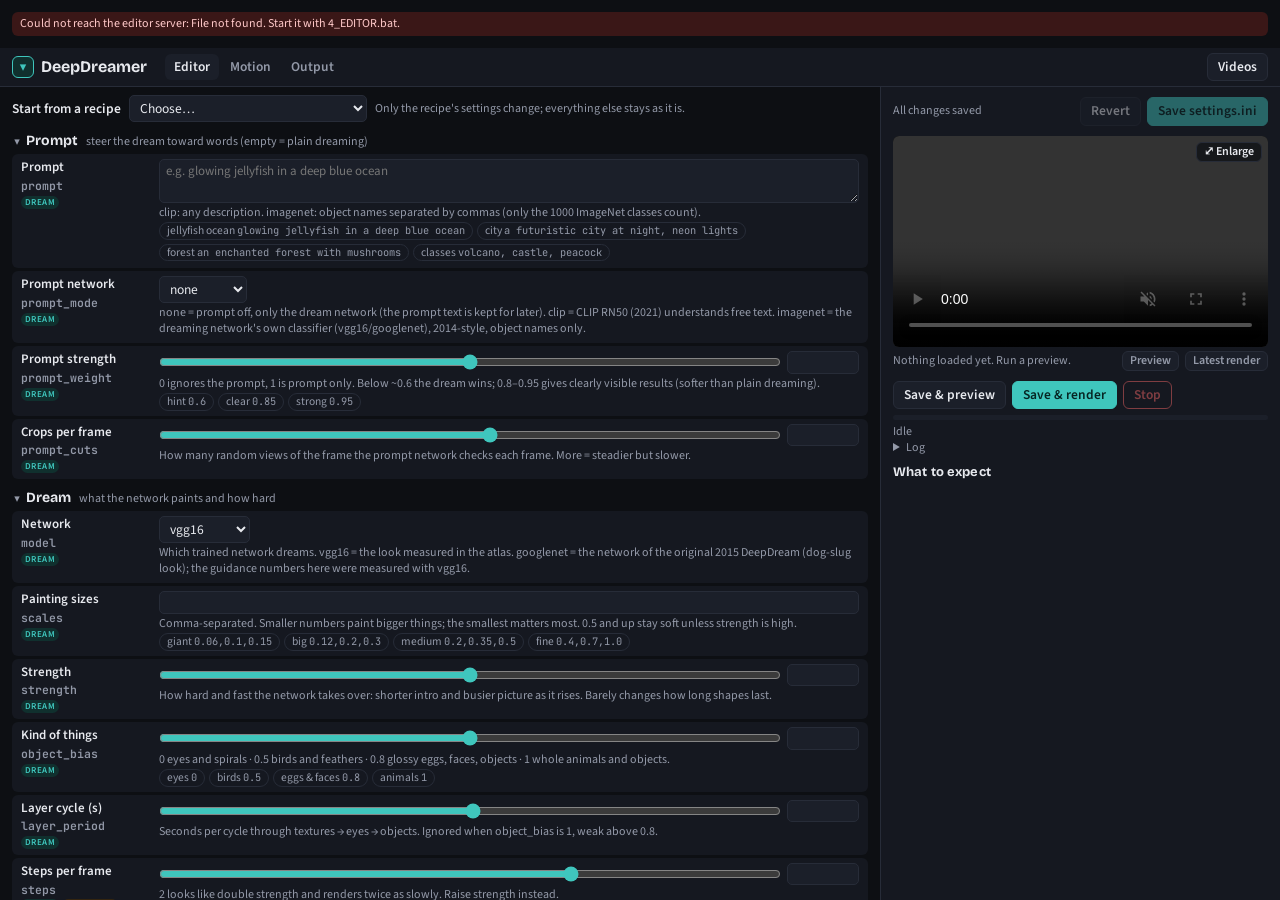
==== editor/index.html @ f2242713 "Editor: compact layout, tabs, mode switch and foldable sections - Denser styling throughout; setting" ====
<!doctype html>
<html lang="en">
<head>
<meta charset="utf-8">
<meta name="viewport" content="width=device-width, initial-scale=1">
<title>DeepDreamer Editor</title>
<link rel="preconnect" href="https://fonts.googleapis.com">
<link rel="preconnect" href="https://fonts.gstatic.com" crossorigin>
<link rel="stylesheet" href="https://fonts.googleapis.com/css2?family=Bricolage+Grotesque:opsz,wght@12..96,600;12..96,700&family=Source+Sans+3:wght@400;600&family=JetBrains+Mono:wght@400;600&display=swap">
<style>
/* Layout: a mixing desk. Controls scroll on the left in labelled channel groups (two columns on wide screens);
   the monitor (video, readout, transport buttons) stays fixed on the right. Dense on purpose: everything should
   fit on one or two screens. One deliberate dark look, since the work is glowing video. */
:root {
  --bg: #0d0f13; --panel: #151820; --panel-2: #1b1f29; --line: #272c38; --fg: #e7e9ee; --muted: #9399a8;
  --accent: #3fc6bd; --accent-ink: #062523; --accent-soft: #10302e; --warn: #f0a24a; --warn-soft: #34250f;
  --bad: #ff6b6b; --bad-soft: #3a1717; --info-soft: #1d2433; --changed: #f5d76e;
  --display: "Bricolage Grotesque", "Segoe UI", system-ui, sans-serif;
  --body: "Source Sans 3", "Segoe UI", system-ui, sans-serif;
  --mono: "JetBrains Mono", "Cascadia Mono", Consolas, monospace;
  color-scheme: dark;
}
* { box-sizing: border-box }
[hidden] { display: none !important }
html, body { height: 100% }
body { margin: 0; background: var(--bg); color: var(--fg); font: 13.5px/1.35 var(--body); display: flex; flex-direction: column }
button, input, select { font: inherit; color: inherit }
code, .mono { font-family: var(--mono); font-size: .9em }
a { color: var(--accent) }
:focus-visible { outline: 2px solid var(--accent); outline-offset: 2px }

header.top { display: flex; align-items: center; gap: 12px; padding: 5px 12px; border-bottom: 1px solid var(--line); background: var(--panel); position: sticky; top: 0; z-index: 5; flex-wrap: wrap; flex: none }
header.top h1 { font: 700 16px/1 var(--display); margin: 0; letter-spacing: -.01em }
.mode { position: relative }
.mode-btn { font: inherit; background: none; border: 0; padding: 2px 6px 2px 2px; margin-left: -2px; border-radius: 7px; cursor: pointer; display: flex; gap: 7px; align-items: center }
.mode-btn:hover, .mode-btn[aria-expanded="true"] { background: var(--panel-2) }
.mode-btn .caret { display: grid; place-items: center; width: 22px; height: 22px; border: 1px solid var(--accent); border-radius: 6px; background: var(--accent-soft); color: var(--accent); font-size: 13px; line-height: 1 }
.mode-btn:hover .caret { background: var(--accent); color: var(--accent-ink) }
.mode-btn[aria-expanded="true"] .caret { background: var(--accent); color: var(--accent-ink) }
.mode-menu { position: absolute; top: calc(100% + 4px); left: -2px; z-index: 10; min-width: 290px; background: var(--panel-2); border: 1px solid var(--line); border-radius: 8px; padding: 4px; box-shadow: 0 8px 24px rgba(0,0,0,.45); display: flex; flex-direction: column }
.mode-menu button { background: none; border: 0; border-radius: 6px; padding: 6px 8px 6px 24px; text-align: left; cursor: pointer; display: flex; flex-direction: column; gap: 1px; position: relative }
.mode-menu button:hover, .mode-menu button:focus-visible { background: var(--line); outline: 0 }
.mode-menu button b { font: 700 13.5px var(--display) }
.mode-menu button span { font-size: 12px; color: var(--muted) }
.mode-menu button[aria-checked="true"]::before { content: "✓"; position: absolute; left: 8px; top: 6px; color: var(--accent); font-weight: 700 }
body[data-mode="t2i"] .dream-only { display: none }
.tabs { display: flex; gap: 2px }
.tabs button { background: none; border: 0; padding: 4px 9px; border-radius: 6px; color: var(--muted); cursor: pointer; font-weight: 600 }
.tabs button[aria-selected="true"] { background: var(--panel-2); color: var(--fg) }
.tabs .n { margin-left: 6px; display: inline-block; min-width: 16px; padding: 1px 4px; border: 1px solid var(--changed); border-radius: 4px; background: color-mix(in srgb, var(--changed) 14%, transparent); color: var(--changed); font: 700 10.5px/1.2 var(--body); text-align: center; vertical-align: 1px }
#btn-videos[aria-pressed="true"] { border-color: var(--accent); color: var(--accent) }
.savebar { display: flex; gap: 6px; align-items: center }
.spacer { flex: 1 }
.status { font-size: 12px; color: var(--muted) }
.status b { color: var(--changed) }

.btn { border: 1px solid var(--line); background: var(--panel-2); border-radius: 6px; padding: 4px 10px; cursor: pointer; font-weight: 600 }
.btn:hover:not(:disabled) { border-color: var(--accent) }
.btn:disabled { opacity: .45; cursor: not-allowed }
.btn.primary { background: var(--accent); color: var(--accent-ink); border-color: var(--accent) }
.btn.danger { border-color: var(--bad); color: var(--bad); background: none }
.btn.small { padding: 1px 7px; font-size: 12px }

main.editor { display: grid; grid-template-columns: minmax(0, 1fr) 400px; gap: 0; flex: 1; min-height: 0 }
.controls { overflow: auto; padding: 8px 12px 40px }
.monitor { border-left: 1px solid var(--line); background: var(--panel); overflow: auto; padding: 10px 12px 30px; display: flex; flex-direction: column; gap: 10px }

.recipes-bar { display: flex; flex-wrap: wrap; gap: 6px 8px; align-items: center }
.recipes-bar label { font-weight: 600 }
select, input[type=text], input[type=number] { background: var(--panel-2); border: 1px solid var(--line); border-radius: 5px; padding: 2px 6px }
input[type=number] { width: 72px; font-family: var(--mono); font-size: 12px; text-align: right }
input[type=text] { font-family: var(--mono); font-size: 12px }
textarea { flex: 1; min-width: 0; background: var(--panel-2); border: 1px solid var(--line); border-radius: 5px; padding: 3px 6px; font: 13px/1.35 var(--body); color: inherit; resize: vertical }
.viewer .screen { position: relative }
.viewer .screen img { position: absolute; inset: 0; width: 100%; height: 100%; object-fit: contain; background: #000; border-radius: 6px }
.enlarge { position: absolute; top: 6px; right: 6px; z-index: 2; background: rgba(13,15,19,.75) }
.screen.big { position: fixed; inset: 0; z-index: 30; background: #000; display: grid; place-items: center }
.screen.big video, .screen.big img { position: absolute; inset: 0; width: 100%; height: 100%; aspect-ratio: auto; object-fit: contain; border-radius: 0 }
.screen.big .live-badge { top: 14px; left: 14px; z-index: 2 }
.screen.big .enlarge { top: 14px; right: 14px }
.live-badge { position: absolute; top: 6px; left: 6px; background: var(--bad); color: #fff; font: 700 10px/1 var(--body); letter-spacing: .08em; padding: 3px 6px; border-radius: 4px }

fieldset.group { border: 0; padding: 0; margin: 10px 0 0; display: grid; grid-template-columns: repeat(auto-fill, minmax(min(100%, 500px), 1fr)); gap: 3px 6px }
fieldset.group legend { padding: 0; margin-bottom: 4px; display: flex; gap: 8px; align-items: baseline }
fieldset.group legend .fold { font: 700 14px/1 var(--display); background: none; border: 0; padding: 2px 0; cursor: pointer; display: flex; gap: 4px; align-items: baseline }
fieldset.group legend .fold:hover { color: var(--accent) }
fieldset.group legend .chev { display: inline-block; width: 10px; font-size: 11px; color: var(--muted); transition: transform .15s }
fieldset.group legend .sub { font: 400 12px var(--body); color: var(--muted) }
fieldset.group legend .nchanged { font: 600 11px var(--body); color: var(--changed) }
fieldset.group.folded > .ctl { display: none }
fieldset.group.folded legend { margin-bottom: 0 }
fieldset.group.folded .chev { transform: rotate(-90deg) }
.ctl { display: grid; grid-template-columns: 128px minmax(0, 1fr); gap: 2px 10px; padding: 4px 8px; border-radius: 6px; background: var(--panel); border: 1px solid transparent }
.ctl[data-k="prompt"] { grid-column: 1 / -1 }
.ctl.changed { border-color: color-mix(in srgb, var(--changed) 55%, transparent) }
.ctl.dimmed { opacity: .5 }
fieldset.group.off legend { color: var(--muted) }
fieldset.group.off .ctl { background: var(--bg); border-color: var(--line) }
.ctl.locked { opacity: .45; filter: grayscale(1) }
.ctl.locked, .ctl.locked * { cursor: not-allowed }
.ctl.locked .help, .ctl.locked [data-match] { user-select: none }
.ctl .name { display: flex; flex-wrap: wrap; align-items: baseline; gap: 0 5px; grid-row: span 3; align-self: start }
.ctl .name label { flex-basis: 100% }
.ctl .name code { font-weight: 600; font-size: 11.5px; color: var(--muted) }
.ctl .name .friendly { color: var(--fg); font-size: 13px; font-weight: 600; flex-basis: 100%; order: -1 }
.ctl .input { display: flex; gap: 6px; align-items: center; min-width: 0 }
.ctl .input input[type=range] { flex: 1; min-width: 60px; accent-color: var(--accent); height: 16px; margin: 0 }
.ctl .input input[type=text] { flex: 1; min-width: 0 }
.ctl .help { grid-column: 2; color: var(--muted); font-size: 12px; line-height: 1.3 }
.ctl .tags { display: flex; gap: 3px; flex-wrap: wrap }
.tag { font: 600 9px/1 var(--body); letter-spacing: .05em; text-transform: uppercase; padding: 2px 4px; border-radius: 999px; background: var(--info-soft); color: var(--muted) }
.tag.feedback { background: var(--accent-soft); color: var(--accent) }
.tag.fps { background: var(--warn-soft); color: var(--warn) }
.chips { display: flex; gap: 4px; flex-wrap: wrap; grid-column: 2 }
.chip { border: 1px solid var(--line); background: none; border-radius: 999px; padding: 0 7px; font-size: 11.5px; cursor: pointer; color: var(--muted) }
.chip:hover { color: var(--fg); border-color: var(--accent) }
.revert { visibility: hidden; border: 0; background: none; color: var(--changed); cursor: pointer; font-size: 11px; padding: 0 }
.ctl.changed .revert { visibility: visible }
.bad-input { border-color: var(--bad) !important }
.imgprev { grid-column: 2; display: flex; gap: 8px; align-items: center }
.imgprev img { width: 96px; max-width: 100%; aspect-ratio: 16 / 9; object-fit: cover; border-radius: 4px; border: 1px solid var(--line) }
.ctl.drop { border-color: var(--accent); background: var(--accent-soft) }

.viewer video { width: 100%; aspect-ratio: 16 / 9; background: #000; border-radius: 6px; display: block }
.viewer .vbar { display: flex; gap: 6px; align-items: center; margin-top: 4px; font-size: 12px; color: var(--muted); flex-wrap: wrap }
.transport { display: flex; gap: 6px; flex-wrap: wrap }
.progress { height: 5px; background: var(--panel-2); border-radius: 999px; overflow: hidden; margin-top: 6px }
.progress > div { height: 100%; width: 0; background: var(--accent); transition: width .4s }
.jobline { font-size: 12px; color: var(--muted); display: flex; justify-content: space-between; gap: 8px; margin-top: 4px; font-variant-numeric: tabular-nums }
details.log summary { cursor: pointer; color: var(--muted); font-size: 12px }
details.log pre { font: 11px/1.4 var(--mono); background: #090b0e; border-radius: 6px; padding: 8px; max-height: 200px; overflow: auto; white-space: pre-wrap; margin: 4px 0 0 }
.note { border-radius: 6px; padding: 6px 8px; font-size: 12.5px; background: var(--info-soft); margin-top: 6px }

.readout h2, .monitor h2 { font: 700 13px/1 var(--display); margin: 0 0 6px; letter-spacing: .01em }
.facts { display: grid; grid-template-columns: auto 1fr; gap: 2px 10px; font-size: 12.5px; margin: 0 }
.facts dt { color: var(--muted) }
.facts dd { margin: 0; font-variant-numeric: tabular-nums }
.facts dd b { font-family: var(--display); font-size: 13.5px }
.meter { display: flex; align-items: center; gap: 6px }
.meter .track { flex: 1; height: 4px; border-radius: 999px; background: linear-gradient(90deg, var(--accent-soft), var(--panel-2)); position: relative }
.meter .knob { position: absolute; top: -3px; width: 10px; height: 10px; border-radius: 50%; background: var(--accent); transform: translateX(-50%) }
.meter span { font-size: 11px; color: var(--muted); width: 30px }
.warnings { display: flex; flex-direction: column; gap: 3px; margin-top: 8px }
.w { border-radius: 6px; padding: 4px 8px; font-size: 12px; background: var(--info-soft) }
.w.warn { background: var(--warn-soft); color: #ffd8a8 }
.w.bad { background: var(--bad-soft); color: #ffc9c9 }
.w b { font-weight: 600 }

.gallery { padding: 10px 12px 40px; overflow: auto; flex: 1; min-height: 0 }
.gallery h2 { font: 700 16px var(--display); margin: 0 }
.grid { display: grid; grid-template-columns: repeat(auto-fill, minmax(min(100%, 280px), 1fr)); gap: 10px; margin-top: 8px }
.card { background: var(--panel); border: 1px solid var(--line); border-radius: 8px; overflow: hidden; display: flex; flex-direction: column }
.card video { width: 100%; aspect-ratio: 16 / 9; background: #000; display: block }
.card .body { padding: 6px 8px 8px; display: flex; flex-direction: column; gap: 4px }
.card .title { display: flex; justify-content: space-between; gap: 8px; align-items: baseline }
.card .title b { font: 700 15px var(--display) }
.card .kv { font: 11px/1.45 var(--mono); color: var(--muted) }
.card.new { border-color: var(--accent) }
.ag-form { display: flex; flex-direction: column; gap: 6px; max-width: 900px; margin-top: 8px }
.ag-form textarea { font-size: 14px }
.ag-row { display: flex; flex-wrap: wrap; gap: 8px; align-items: center }
.ag-row label { display: flex; gap: 5px; align-items: center; color: var(--muted); font-size: 12.5px }
.ag-card { background: var(--panel); border: 1px solid var(--line); border-radius: 8px; padding: 8px; margin-top: 8px; display: grid; gap: 6px }
.ag-stages { display: flex; gap: 8px; align-items: flex-end; flex-wrap: wrap }
.ag-stages figure { margin: 0; display: flex; flex-direction: column; gap: 3px; font-size: 11px; color: var(--muted) }
.ag-stages img { image-rendering: pixelated; width: 256px; max-width: 100%; border-radius: 4px; display: block }
.ag-stages .arrow { color: var(--muted); font-size: 16px; align-self: center }
.ag-card details img { max-width: 100%; border-radius: 4px; display: block; margin-top: 6px }
.toast { position: fixed; bottom: 14px; left: 50%; transform: translateX(-50%); background: var(--panel-2); border: 1px solid var(--line); padding: 6px 12px; border-radius: 8px; z-index: 20 }

@media (max-width: 1000px) {
  html, body { height: auto }
  main.editor { grid-template-columns: minmax(0, 1fr); flex: none }
  .monitor { border-left: 0; border-top: 1px solid var(--line); order: -1 }
  .ctl { grid-template-columns: minmax(0, 1fr) }
  .ctl .name { grid-row: auto }
  .ctl .help, .chips, .imgprev { grid-column: 1 }
}
@media (prefers-reduced-motion: reduce) { .progress > div, fieldset.group legend .chev { transition: none } }
</style>
</head>
<body>
<header class="top">
  <div class="mode">
    <h1><button class="mode-btn" id="mode-btn" type="button" aria-haspopup="menu" aria-expanded="false" aria-controls="mode-menu"
      title="Switch between DeepDreamer and Text to Image"><span class="caret" aria-hidden="true">▾</span><span id="mode-title">DeepDreamer</span></button></h1>
    <div class="mode-menu" id="mode-menu" role="menu" aria-label="Mode" hidden>
      <button type="button" role="menuitemradio" aria-checked="true" data-mode="dream"><b>DeepDreamer</b><span>Dream zoom videos</span></button>
      <button type="button" role="menuitemradio" aria-checked="false" data-mode="t2i"><b>Text to Image</b><span>AttnGAN draws a picture from a sentence</span></button>
    </div>
  </div>
  <div class="tabs dream-only" role="tablist" aria-label="Settings">
    <button role="tab" id="tab-editor" aria-selected="true" aria-controls="view-editor">Editor<span class="n" hidden></span></button>
    <button role="tab" id="tab-motion" aria-selected="false" aria-controls="view-editor">Motion<span class="n" hidden></span></button>
    <button role="tab" id="tab-output" aria-selected="false" aria-controls="view-editor">Output<span class="n" hidden></span></button>
  </div>
  <span class="spacer"></span>
  <button class="btn dream-only" id="btn-videos" type="button" aria-pressed="false" aria-controls="view-gallery" title="Your finished videos in output\">Videos</button>
</header>

<main class="editor" id="view-editor" role="tabpanel">
  <section class="controls" aria-label="Settings">
    <div class="recipes-bar">
      <label for="recipe">Start from a recipe</label>
      <select id="recipe"><option value="">Choose…</option></select>
      <span class="status">Only the recipe's settings change; everything else stays as it is.</span>
    </div>
    <div id="groups"></div>
    <p class="status" style="margin-top:14px">Measured guidance from the <a href="https://claude.ai/artifact/4hQLch6YL9zqVKKWzGNRvt" target="_blank" rel="noopener">DeepDreamer Settings Atlas</a>. Single renders vary a lot with the seed; treat the numbers as typical values.</p>
  </section>

  <aside class="monitor" aria-label="Monitor">
    <div class="savebar">
      <span class="status" id="dirty">All changes saved</span><span class="spacer"></span>
      <button class="btn" id="btn-revert" disabled>Revert</button>
      <button class="btn primary" id="btn-save" disabled>Save settings.ini</button>
    </div>
    <div class="viewer">
      <div class="screen"><video id="player" controls loop muted playsinline></video>
        <img id="live" alt="The frame being dreamed right now" hidden><span class="live-badge" id="live-badge" hidden>LIVE</span>
        <button class="btn small enlarge" id="btn-enlarge" type="button" title="Enlarge (Esc to close)" aria-label="Enlarge the viewer">⤢ Enlarge</button></div>
      <div class="vbar"><span id="playing">Nothing loaded yet. Run a preview.</span><span class="spacer"></span>
        <button class="btn small" id="show-preview">Preview</button><button class="btn small" id="show-latest">Latest render</button></div>
    </div>

    <div>
      <div class="transport">
        <button class="btn" id="btn-preview" title="Saves, then renders a short low-resolution test with the [preview] size">Save &amp; preview</button>
        <button class="btn primary" id="btn-render" title="Saves, then renders the full video. Finished videos are numbered in output\">Save &amp; render</button>
        <button class="btn danger" id="btn-stop" disabled>Stop</button>
      </div>
      <div class="progress" aria-hidden="true"><div id="bar"></div></div>
      <div class="jobline"><span id="jobtext">Idle</span><span id="jobtime"></span></div>
      <div id="unfinished" class="note" hidden></div>
      <details class="log"><summary>Log</summary><pre id="log"></pre></details>
    </div>

    <div class="readout">
      <h2>What to expect</h2>
      <dl class="facts" id="facts"></dl>
      <div class="warnings" id="warnings"></div>
    </div>
  </aside>
</main>

<section class="gallery" id="view-gallery" aria-label="Videos" hidden>
  <h2>Videos in output\</h2>
  <p class="status">"Load settings" copies a video's settings into the editor. Nothing is saved until you press Save.</p>
  <div class="grid" id="grid"></div>
</section>

<section class="gallery" id="view-attngan" aria-label="Text to Image" hidden>
  <h2>AttnGAN (2018)</h2>
  <p class="status" style="max-width:80ch">A text-to-image GAN from the same era as the dreaming networks. It draws a 64×64 sketch, then refines it to 128 and 256 pixels,
    looking at the words of your sentence as it goes. <b>birds</b> only draws birds but does them well; <b>coco</b> tries everyday scenes and is very rough.
    Unknown words are ignored. Any result can become the start image of a dream video.</p>
  <div class="ag-form">
    <textarea id="ag-prompt" rows="2">this bird has a red crown, black wings and a short yellow beak</textarea>
    <div class="ag-row">
      <label>Model <select id="ag-dataset"><option value="birds">birds</option><option value="coco">coco (scenes)</option></select></label>
      <label>Variations <input type="number" id="ag-count" min="1" max="8" value="4"></label>
      <label>Seed <input type="number" id="ag-seed" value="1"></label>
      <button class="btn small" type="button" id="ag-dice">New seed</button>
      <button class="btn primary" type="button" id="ag-go">Generate</button>
      <span class="status" id="ag-busy" hidden>A DeepDreamer preview or render is running. Generate is available when it finishes.</span>
    </div>
    <div class="chips" style="grid-column:auto">
      <button class="chip" type="button" data-ag="birds|this bird has a red crown, black wings and a short yellow beak">red-crowned bird</button>
      <button class="chip" type="button" data-ag="birds|a small blue bird with white belly and a pointed beak">blue bird</button>
      <button class="chip" type="button" data-ag="birds|this yellow bird has black stripes on its wings and a black head">yellow bird</button>
      <button class="chip" type="button" data-ag="coco|a red double decker bus driving down a city street">bus</button>
      <button class="chip" type="button" data-ag="coco|a herd of zebras standing in a grassy field">zebras</button>
      <button class="chip" type="button" data-ag="coco|a bowl of fruit on a wooden table">fruit</button>
    </div>
  </div>
  <p class="status" id="ag-status"></p>
  <div id="ag-results"></div>
</section>

<div class="toast" id="toast" hidden></div>

<script>
const TOKEN = "__TOKEN__";
const EDITOR_VERSION = 4;   // must match VERSION in server.py
const api = async (path, body) => {
  const r = await fetch(path, body === undefined ? { headers: { "X-Token": TOKEN } }
    : { method: "POST", headers: { "X-Token": TOKEN, "Content-Type": "application/json" }, body: JSON.stringify(body) });
  const j = await r.json().catch(() => ({}));
  if (!r.ok) throw new Error(j.error || r.statusText);
  return j;
};
const $ = s => document.querySelector(s);
const fmt = (v, d = 4) => (+(+v).toFixed(d)).toString();
const esc = s => String(s ?? "").replace(/[&<>"]/g, c => ({ "&": "&amp;", "<": "&lt;", ">": "&gt;", '"': "&quot;" }[c]));
function toast(msg) { const t = $("#toast"); t.textContent = msg; t.hidden = false; clearTimeout(toast.t); toast.t = setTimeout(() => t.hidden = true, 2600); }

// ----------------------------------------------------------------------------- schema
// tags: feedback = changes what the network paints; output = saved frames only; fps = per frame, doubles at 60 fps
const GROUPS = [
 { tab: "editor", title: "Prompt", sub: "steer the dream toward words (empty = plain dreaming)", items: [
  { k: "prompt", name: "Prompt", type: "prompt", tags: ["feedback"],
    help: "clip: any description. imagenet: object names separated by commas (only the 1000 ImageNet classes count).",
    chips: [["jellyfish ocean", "glowing jellyfish in a deep blue ocean"], ["city", "a futuristic city at night, neon lights"],
            ["forest", "an enchanted forest with mushrooms"], ["classes", "volcano, castle, peacock"]] },
  { k: "prompt_mode", name: "Prompt network", type: "select", options: ["none", "clip", "imagenet"], tags: ["feedback"],
    help: "none = prompt off, only the dream network (the prompt text is kept for later). clip = CLIP RN50 (2021) understands free text. imagenet = the dreaming network's own classifier (vgg16/googlenet), 2014-style, object names only." },
  { k: "prompt_weight", name: "Prompt strength", min: 0, max: 1, step: 0.01, tags: ["feedback"],
    help: "0 ignores the prompt, 1 is prompt only. Below ~0.6 the dream wins; 0.8–0.95 gives clearly visible results (softer than plain dreaming).",
    chips: [["hint", 0.6], ["clear", 0.85], ["strong", 0.95]] },
  { k: "prompt_cuts", name: "Crops per frame", min: 1, max: 16, step: 1, int: true, tags: ["feedback"],
    help: "How many random views of the frame the prompt network checks each frame. More = steadier but slower." },
 ]},
 { tab: "motion", title: "Motion", sub: "how the camera falls into the picture", items: [
  { k: "zoom_rate", name: "Zoom speed", min: 0, max: 2, step: 0.01, tags: ["feedback"],
    help: "Main dial for how long a shape lasts: about 0.7 ÷ zoom_rate seconds. Higher also means one big subject at a time.",
    chips: [["near-still", 0.05], ["hold & morph", 0.2], ["one subject", 0.5], ["fast fall", 0.8]] },
  { k: "rotate_rate", name: "Swirl", min: 0, max: 0.3, step: 0.005, tags: ["feedback"],
    help: "Turns the picture up to 40 × this many radians and back, every ~21 s. Keep below a third of zoom_rate or the edges streak." },
  { k: "resample", name: "Warp filter", type: "select", options: ["bilinear", "bicubic"], tags: ["feedback", "fps"],
    help: "bilinear is stable. bicubic sharpens every frame: grainy at 30 fps, melts at 60 fps." },
 ]},
 { tab: "editor", title: "Dream", sub: "what the network paints and how hard", items: [
  { k: "model", name: "Network", type: "select", options: ["vgg16", "googlenet"], tags: ["feedback"],
    help: "Which trained network dreams. vgg16 = the look measured in the atlas. googlenet = the network of the original 2015 DeepDream (dog-slug look); the guidance numbers here were measured with vgg16." },
  { k: "scales", name: "Painting sizes", type: "scales", tags: ["feedback"],
    help: "Comma-separated. Smaller numbers paint bigger things; the smallest matters most. 0.5 and up stay soft unless strength is high.",
    chips: [["giant", "0.06,0.1,0.15"], ["big", "0.12,0.2,0.3"], ["medium", "0.2,0.35,0.5"], ["fine", "0.4,0.7,1.0"]] },
  { k: "strength", name: "Strength", min: 0.2, max: 4, step: 0.05, tags: ["feedback"],
    help: "How hard and fast the network takes over: shorter intro and busier picture as it rises. Barely changes how long shapes last." },
  { k: "object_bias", name: "Kind of things", min: 0, max: 1, step: 0.01, tags: ["feedback"],
    help: "0 eyes and spirals · 0.5 birds and feathers · 0.8 glossy eggs, faces, objects · 1 whole animals and objects.",
    chips: [["eyes", 0], ["birds", 0.5], ["eggs & faces", 0.8], ["animals", 1]] },
  { k: "layer_period", name: "Layer cycle (s)", min: 0.5, max: 60, step: 0.5, tags: ["feedback"],
    help: "Seconds per cycle through textures → eyes → objects. Ignored when object_bias is 1, weak above 0.8." },
  { k: "steps", name: "Steps per frame", min: 1, max: 4, step: 1, int: true, tags: ["feedback", "fps"],
    help: "2 looks like double strength and renders twice as slowly. Raise strength instead." },
  { k: "sharpen", name: "Sharpen", min: 0, max: 0.5, step: 0.01, tags: ["feedback", "fps"],
    help: "Crisper scales and eyes, shorter intro, a little busier. Twice as strong at 60 fps; above ~0.3 grain builds up." },
  { k: "noise", name: "Fresh noise", min: 0, max: 0.06, step: 0.001, tags: ["feedback"],
    help: "0–0.01 makes no visible difference. 0.05 slows the start and dulls colours." },
 ]},
 { tab: "editor", title: "Colour & light", sub: "working image and final grade", items: [
  { k: "hue_rate", name: "Colour cycling", min: 0, max: 1.5, step: 0.01, tags: ["feedback"],
    help: "A full colour cycle takes 6.3 ÷ hue_rate s. The network sees the colours, so faster cycling also changes what appears." },
  { k: "target_mean", name: "Brightness", min: 0.05, max: 0.6, step: 0.01, tags: ["feedback"],
    help: "0.1–0.2 dark and glowing; 0.3–0.45 bright pastel, leans to objects." },
  { k: "target_std", name: "Working contrast", min: 0.08, max: 0.4, step: 0.01, tags: ["feedback"],
    help: "Acts like an inverse strength: low = muted and fast takeover, high = punchy but slow to form." },
  { k: "saturation", name: "Output saturation", min: 0, max: 2.5, step: 0.05, tags: ["output"],
    help: "Applied to the saved frames only. Never changes the shapes." },
  { k: "contrast", name: "Output contrast", min: 0.5, max: 1.6, step: 0.05, tags: ["output"],
    help: "Applied to the saved frames only. Below 1 flatter and softer, above 1 punchier." },
 ]},
 { tab: "editor", title: "Start", sub: "", items: [
  { k: "seed", name: "Seed", type: "seed", tags: ["start"],
    help: "Picks the starting noise and so the whole sequence of things. Same look, different video." },
  { k: "init_image", name: "Start image", type: "image", tags: ["start"], placeholder: "empty = start from noise",
    help: "Optional photo to start from instead of noise; its layout guides the first few seconds. Choose or drop an image (it is copied to init_images\\), or type a path." },
 ]},
 { tab: "output", title: "Video", sub: "the full render", items: [
  { k: "size", name: "Size", type: "size", tags: [], help: "1280×720 looked the same in tests and renders much faster." },
  { k: "fps", name: "Frames per second", type: "select", options: ["24", "30", "60"], tags: [],
    help: "Motion is set per second, so 60 fps looks the same as 30, just smoother and twice as slow to render." },
  { k: "seconds", name: "Length (s)", min: 3, max: 300, step: 1, tags: [], help: "Allow 5–8 s for the intro of balls and tubes before shapes form." },
  { k: "fade_seconds", name: "Fade in/out (s)", min: 0, max: 5, step: 0.1, tags: ["output"], help: "" },
  { k: "encoder_args", name: "Encoder", type: "encoder", tags: ["output"],
    help: "NVIDIA encodes much faster with similar quality." },
  { k: "segment_seconds", name: "Save progress every (s)", min: 5, max: 120, step: 5, tags: [], help: "Only affects how much is redone if a render is interrupted." },
  { k: "output", name: "File name", type: "text", tags: [], help: "Finished renders are renamed to NN-dream_<height>p<fps>.mp4 anyway." },
 ]},
 { tab: "output", title: "Preview", sub: "Save & preview uses these instead", section: "preview", items: [
  { k: "size", name: "Size", type: "size", tags: [], help: "" },
  { k: "fps", name: "Frames per second", type: "select", options: ["24", "30", "60"], tags: [], help: "" },
  { k: "seconds", name: "Length (s)", min: 2, max: 60, step: 1, tags: [], help: "At least 8–10 s, or you only see the intro." },
 ]},
];

const RECIPES = [
  ["Big creatures that hold, then morph", { zoom_rate: 0.2, strength: 1.0, scales: "0.12,0.2,0.3", object_bias: 1.0, hue_rate: 0.15, rotate_rate: 0.02 }],
  ["Slow, almost still", { zoom_rate: 0.05, hue_rate: 0, rotate_rate: 0 }],
  ["Falling fast", { zoom_rate: 0.8, scales: "0.1,0.2,0.3", strength: 1.3 }],
  ["Giant single subjects", { scales: "0.06,0.1,0.15", zoom_rate: 0.2 }],
  ["Classic DeepDream eyes", { object_bias: 0, layer_period: 14, scales: "0.12,0.2,0.3" }],
  ["Dense psychedelic texture", { scales: "0.4,0.7,1.0", strength: 2.6, sharpen: 0.1, object_bias: 0 }],
  ["Objects instead of animals", { object_bias: 0.8, scales: "0.2,0.35,0.5" }],
  ["Shorter intro", { strength: 1.6 }],
];
const ENCODERS = [["CPU (x264, best quality)", "-c:v libx264 -preset fast -crf 14 -pix_fmt yuv420p"],
                  ["NVIDIA (fast)", "-c:v h264_nvenc -preset p5 -cq 16 -pix_fmt yuv420p"]];
const SIZES = [["1920×1080", "1920", "1080"], ["1280×720", "1280", "720"], ["3840×2160", "3840", "2160"], ["960×540", "960", "540"]];

// ----------------------------------------------------------------------------- state
let saved = { render: {}, preview: {} };   // as in settings.ini
let cur = { render: {}, preview: {} };     // edited values (strings)
const sectionOf = g => g.section || "render";

function keysOf(it) { return it.type === "size" ? ["width", "height"] : [it.k]; }

// rolled-up sections are remembered per browser (a convenience only, so storage failures are ignored)
const FOLD_KEY = "dd-folded";
const folded = new Set((() => { try { return JSON.parse(localStorage.getItem(FOLD_KEY)) || []; } catch (e) { return []; } })());
function setFold(fs, on) {
  fs.classList.toggle("folded", on);
  fs.querySelector(".fold").setAttribute("aria-expanded", !on);
  on ? folded.add(fs.dataset.title) : folded.delete(fs.dataset.title);
  try { localStorage.setItem(FOLD_KEY, JSON.stringify([...folded])); } catch (e) { }
}

function buildControls() {
  const wrap = $("#groups"); wrap.innerHTML = "";
  for (const g of GROUPS) {
    const fs = document.createElement("fieldset"); fs.className = "group"; fs.dataset.title = g.title; fs.dataset.tab = g.tab; fs.hidden = g.tab !== ctlTab;
    fs.innerHTML = `<legend><button class="fold" type="button" aria-expanded="true"><span class="chev" aria-hidden="true">▾</span>${esc(g.title)}</button>${g.sub ? `<span class="sub">${esc(g.sub)}</span>` : ""}<span class="nchanged" hidden></span></legend>`;
    for (const it of g.items) fs.appendChild(control(it, sectionOf(g)));
    fs.querySelector(".fold").onclick = e => {
      if (e.altKey) { const on = !fs.classList.contains("folded"); wrap.querySelectorAll("fieldset.group").forEach(f => setFold(f, on)); }
      else setFold(fs, !fs.classList.contains("folded"));
    };
    wrap.appendChild(fs);
    if (folded.has(g.title)) setFold(fs, true);
  }
}

function control(it, sec) {
  const id = `${sec}-${it.k}`;
  const el = document.createElement("div"); el.className = "ctl"; el.dataset.sec = sec; el.dataset.k = it.k;
  const tags = it.tags.map(t => `<span class="tag ${t}" title="${{ feedback: "Changes what the network paints", output: "Saved frames only, never changes the shapes", fps: "Applied per frame, so twice as strong at 60 fps", start: "Starting point" }[t]}">${{ feedback: "dream", output: "output", fps: "per frame", start: "start" }[t]}</span>`).join("");
  let input = "";
  if (it.type === "select") input = `<select id="${id}">${it.options.map(o => `<option>${o}</option>`).join("")}</select>`;
  else if (it.type === "text") input = `<input type="text" id="${id}" placeholder="${esc(it.placeholder || "")}">`;
  else if (it.type === "scales") input = `<input type="text" id="${id}" spellcheck="false">`;
  else if (it.type === "prompt") input = `<textarea id="${id}" rows="2" placeholder="e.g. glowing jellyfish in a deep blue ocean"></textarea>`;
  else if (it.type === "image") input = `<input type="text" id="${id}" spellcheck="false" placeholder="${esc(it.placeholder)}">
      <button class="btn small" type="button" data-pick>Choose image…</button><button class="btn small" type="button" data-clear>Clear</button>
      <input type="file" accept="image/*" hidden data-file aria-label="Choose a start image">`;
  else if (it.type === "seed") input = `<input type="number" id="${id}" step="1" style="width:110px"><button class="btn small" type="button" data-dice>New seed</button>`;
  else if (it.type === "size") input = `<select id="${id}-preset">${SIZES.map(s => `<option value="${s[1]}x${s[2]}">${s[0]}</option>`).join("")}<option value="custom">Custom</option></select>
      <input type="number" id="${id}-w" min="64" step="2" aria-label="width"> × <input type="number" id="${id}-h" min="64" step="2" aria-label="height">`;
  else if (it.type === "encoder") input = `<select id="${id}-preset">${ENCODERS.map(e => `<option value="${esc(e[1])}">${esc(e[0])}</option>`).join("")}<option value="custom">Custom</option></select><input type="text" id="${id}" spellcheck="false">`;
  else input = `<input type="range" id="${id}-r" min="${it.min}" max="${it.max}" step="${it.step}" aria-label="${esc(it.name)}"><input type="number" id="${id}" min="${it.min}" step="${it.step}">`;
  el.innerHTML = `<div class="name"><label for="${it.type === "size" || it.type === "encoder" ? id + "-preset" : id}"><code>${esc(it.type === "size" ? "width / height" : it.k)}</code></label>
      <span class="friendly">${esc(it.name)}</span><div class="tags">${tags}</div><button class="revert" type="button">revert</button></div>
    <div class="input">${input}</div>${it.help ? `<div class="help">${esc(it.help)}</div>` : ""}
    ${it.chips ? `<div class="chips">${it.chips.map(c => `<button class="chip" type="button" data-v="${esc(c[1])}">${esc(c[0])} <span class="mono">${esc(c[1])}</span></button>`).join("")}</div>` : ""}
    ${it.type === "image" ? `<div class="imgprev"><img data-thumb alt="Start image preview" hidden><span class="status" data-thumbmsg></span></div>` : ""}
    ${it.type === "prompt" ? `<div class="help" data-match></div>` : ""}`;

  const set = (k, v) => { cur[sec][k] = String(v); refresh(); };
  if (it.type === "size") {
    const pre = el.querySelector(`#${id}-preset`), w = el.querySelector(`#${id}-w`), h = el.querySelector(`#${id}-h`);
    pre.onchange = () => { if (pre.value !== "custom") { const [a, b] = pre.value.split("x"); cur[sec].width = a; cur[sec].height = b; refresh(); } };
    w.oninput = () => set("width", w.value); h.oninput = () => set("height", h.value);
  } else if (it.type === "encoder") {
    const pre = el.querySelector(`#${id}-preset`), t = el.querySelector(`#${id}`);
    pre.onchange = () => { if (pre.value !== "custom") set(it.k, pre.value); };
    t.oninput = () => set(it.k, t.value);
  } else if (!it.type) {
    const r = el.querySelector(`#${id}-r`), n = el.querySelector(`#${id}`);
    r.oninput = () => set(it.k, it.int ? r.value : fmt(r.value));
    n.oninput = () => { if (n.value !== "" && !isNaN(+n.value)) set(it.k, it.int ? Math.round(+n.value) : n.value); };
  } else {
    const i = el.querySelector(`#${id}`); i.oninput = i.onchange = () => set(it.k, i.value);
  }
  el.querySelector("[data-dice]")?.addEventListener("click", () => set("seed", Math.floor(Math.random() * 100000)));
  if (it.type === "image") {
    const file = el.querySelector("[data-file]");
    const upload = async f => {
      if (!f) return;
      if (!/^image\//.test(f.type) && !/\.(jpe?g|png|bmp|webp|tiff?|gif)$/i.test(f.name)) { toast("That is not an image file."); return; }
      try {
        toast(`Copying ${f.name}…`);
        const r = await fetch("/api/upload_image", { method: "POST", headers: { "X-Token": TOKEN, "X-Filename": encodeURIComponent(f.name) }, body: f });
        const j = await r.json().catch(() => ({}));
        if (!r.ok) throw new Error(j.error || r.statusText);
        set(it.k, j.path); toast(`Start image set (copied to init_images\\). Not saved yet.`);
      } catch (e) { toast(e.message); }
    };
    el.querySelector("[data-pick]").onclick = () => file.click();
    el.querySelector("[data-clear]").onclick = () => set(it.k, "");
    file.onchange = () => { upload(file.files[0]); file.value = ""; };
    el.addEventListener("dragover", e => { if ([...e.dataTransfer.types].includes("Files")) { e.preventDefault(); el.classList.add("drop"); } });
    el.addEventListener("dragleave", () => el.classList.remove("drop"));
    el.addEventListener("drop", e => { e.preventDefault(); el.classList.remove("drop"); upload(e.dataTransfer.files[0]); });
  }
  el.querySelectorAll(".chip").forEach(c => c.onclick = () => set(it.k, c.dataset.v));
  el.querySelector(".revert").onclick = () => { for (const k of keysOf(it)) cur[sec][k] = saved[sec][k] ?? ""; refresh(); };
  return el;
}

function writeControls() {
  for (const g of GROUPS) for (const it of g.items) {
    const sec = sectionOf(g), id = `${sec}-${it.k}`, v = cur[sec][it.k] ?? "";
    const act = document.activeElement;
    const put = (sel, val) => { const e = document.getElementById(sel); if (e && e !== act) e.value = val; };
    if (it.type === "size") {
      const w = cur[sec].width ?? "", h = cur[sec].height ?? "";
      const hit = SIZES.find(s => s[1] === w && s[2] === h);
      put(`${id}-preset`, hit ? `${w}x${h}` : "custom"); put(`${id}-w`, w); put(`${id}-h`, h);
    } else if (it.type === "encoder") {
      const hit = ENCODERS.find(e => e[1] === v); put(`${id}-preset`, hit ? v : "custom"); put(id, v);
    } else if (it.type === "select") {
      const e = document.getElementById(id);
      if (e && ![...e.options].some(o => o.value === v) && v) e.add(new Option(v));
      put(id, v);
    } else if (!it.type) { put(`${id}-r`, v); put(id, v); }
    else put(id, v);
    if (it.type === "image") showThumb(document.querySelector(`.ctl[data-sec="${sec}"][data-k="${it.k}"]`), v);
    if (it.type === "prompt") showMatch(document.querySelector(`.ctl[data-sec="${sec}"][data-k="${it.k}"] [data-match]`), v, cur[sec].prompt_mode || "clip");
    const ctl = document.querySelector(`.ctl[data-sec="${sec}"][data-k="${it.k}"]`);
    ctl.classList.toggle("changed", keysOf(it).some(k => (cur[sec][k] ?? "") !== (saved[sec][k] ?? "")));
  }
  const sc = document.getElementById("render-scales");
  sc.classList.toggle("bad-input", !parseScales(cur.render.scales));
  document.querySelector('.ctl[data-sec="render"][data-k="layer_period"]').classList.toggle("dimmed", +cur.render.object_bias >= 1);
  // prompt_mode = none: grey out the prompt group and lock everything in it except the mode switch
  const off = (cur.render.prompt_mode || "clip") === "none";
  const group = document.querySelector('.ctl[data-k="prompt_mode"]').closest("fieldset");
  group.classList.toggle("off", off);
  group.querySelectorAll(".ctl").forEach(ctl => {
    const lock = off && ctl.dataset.k !== "prompt_mode";
    ctl.classList.toggle("locked", lock);
    ctl.querySelectorAll("input, textarea, select, button").forEach(e => e.disabled = lock);
  });
  document.querySelectorAll("fieldset.group").forEach(fs => {
    const n = fs.querySelectorAll(".ctl.changed").length, b = fs.querySelector(".nchanged");
    b.hidden = !n; b.textContent = `${n} changed`;
  });
  for (const t of CTL_TABS) {
    const n = document.querySelectorAll(`fieldset.group[data-tab="${t}"] .ctl.changed`).length, b = $(`#tab-${t} .n`);
    b.hidden = !n; b.textContent = n; b.title = `${n} unsaved change${n > 1 ? "s" : ""}`;
  }
}

function showThumb(ctl, path) {
  const img = ctl.querySelector("[data-thumb]"), msg = ctl.querySelector("[data-thumbmsg]");
  path = String(path || "").trim();
  if (img.dataset.path === path) return;
  img.dataset.path = path;
  clearTimeout(showThumb.t);
  if (!path) { img.hidden = true; img.removeAttribute("src"); msg.textContent = "No start image: the video grows from noise (seed)."; return; }
  showThumb.t = setTimeout(() => {
    img.onload = () => { img.hidden = false; msg.textContent = `${img.naturalWidth}×${img.naturalHeight}, cropped to fill the frame`; };
    img.onerror = () => { img.hidden = true; msg.textContent = "File not found, or not an image (JPG, PNG, BMP, WEBP, TIFF)."; };
    img.src = `/api/image?token=${TOKEN}&path=${encodeURIComponent(path)}`;
  }, 300);
}

const promptOn = s => !!String(s.prompt || "").trim() && (s.prompt_mode || "clip") !== "none" && +(s.prompt_weight ?? 0.85) > 0;
let matchInfo = { key: null, unmatched: [] };
function showMatch(el, prompt, mode) {
  const key = mode + "|" + String(prompt || "").trim();
  if (el.dataset.key === key) return;
  el.dataset.key = key;
  clearTimeout(showMatch.t);
  if (mode === "none") { el.textContent = "Prompt network is none: the prompt is ignored, plain dreaming."; matchInfo = { key, unmatched: [] }; return; }
  if (!String(prompt || "").trim()) { el.textContent = "No prompt: plain dreaming."; matchInfo = { key, unmatched: [] }; return; }
  if (mode !== "imagenet") { el.textContent = "CLIP reads the whole sentence."; matchInfo = { key, unmatched: [] }; return; }
  el.textContent = "Matching ImageNet classes…";
  showMatch.t = setTimeout(async () => {
    try {
      const r = await api(`/api/match?prompt=${encodeURIComponent(prompt)}`);
      if (el.dataset.key !== key) return;
      matchInfo = { key, unmatched: r.unmatched };
      el.innerHTML = (r.matches.length ? "Uses: " + r.matches.map(([p, n]) => `<b>${esc(p)}</b> → ${esc(n.join(", "))}`).join(" · ") : "<b>No ImageNet class matches.</b>")
        + (r.unmatched.length ? ` · <span style="color:var(--warn)">ignored: ${esc(r.unmatched.join(", "))}</span>` : "");
      readout();
    } catch (e) { el.textContent = e.message; }
  }, 400);
}

function changes() {
  const c = [];
  for (const sec of ["render", "preview"]) for (const k of new Set([...Object.keys(cur[sec]), ...Object.keys(saved[sec])]))
    if ((cur[sec][k] ?? "") !== (saved[sec][k] ?? "")) c.push([sec, k]);
  return c;
}

function refresh() {
  writeControls();
  const n = changes().length;
  $("#dirty").innerHTML = n ? `<b>${n} unsaved change${n > 1 ? "s" : ""}</b>` : "All changes saved";
  $("#btn-save").disabled = !n; $("#btn-revert").disabled = !n;
  showRecipe();
  readout();
}

// The recipe box shows the recipe the current settings still match: the one last picked if it still holds,
// otherwise the one that matches the most settings. Editing a recipe's setting away drops it back to "Choose…".
let pickedRecipe = null;
const sameValue = (a, b) => {
  const na = String(a ?? "").split(",").map(x => x.trim()), nb = String(b ?? "").split(",").map(x => x.trim());
  return na.length === nb.length && na.every((x, i) => x === nb[i] || (x !== "" && nb[i] !== "" && +x === +nb[i]));
};
const recipeHolds = i => Object.entries(RECIPES[i][1]).every(([k, v]) => sameValue(cur.render[k], v));
function showRecipe() {
  let i = pickedRecipe !== null && recipeHolds(pickedRecipe) ? pickedRecipe : null;
  if (i === null) {
    const hits = RECIPES.map((r, j) => j).filter(recipeHolds);
    i = hits.length ? hits.reduce((a, b) => Object.keys(RECIPES[b][1]).length > Object.keys(RECIPES[a][1]).length ? b : a) : null;
  }
  $("#recipe").value = i === null ? "" : String(i);
}

// ----------------------------------------------------------------------------- readout (from the atlas measurements)
const parseScales = s => { const a = String(s || "").split(",").map(x => x.trim()).filter(Boolean).map(Number); return a.length && a.every(x => x > 0 && x <= 2) ? a : null; };
function interp(table, x, log = false) {
  const f = v => log ? Math.log(v) : v;
  if (x <= table[0][0]) return table[0][1];
  for (let i = 1; i < table.length; i++) if (x <= table[i][0]) {
    const [x0, y0] = table[i - 1], [x1, y1] = table[i], t = (f(x) - f(x0)) / (f(x1) - f(x0));
    return log ? Math.exp(Math.log(y0) + t * (Math.log(y1) - Math.log(y0))) : y0 + t * (y1 - y0);
  }
  return table[table.length - 1][1];
}
const LIFE = [[0.05, 7.5], [0.1, 4.7], [0.2, 3.0], [0.35, 2.1], [0.5, 1.3], [0.8, 0.9], [1.2, 0.6]];
const INTRO = [[0.67, 8], [1.0, 5.5], [1.6, 2], [2.6, 0.5]];
const BUSY = [[0.5, 0.1], [1.0, 0.3], [1.6, 0.6], [2.6, 0.8], [4, 0.9]];

function readout() {
  const r = cur.render, num = k => +r[k];
  const fps = num("fps") || 30, zoom = num("zoom_rate"), rot = num("rotate_rate"), hue = num("hue_rate");
  const sc = parseScales(r.scales) || [0.12, 0.2, 0.3];
  const bicubic = (r.resample || "bilinear") === "bicubic";
  const sharpenEff = num("sharpen") * fps / 30;
  let eff = num("strength") * Math.max(1, num("steps") || 1) * (0.2 / (num("target_std") || 0.2));
  eff *= 1 + Math.min(0.6, 5 * sharpenEff);
  if (bicubic) eff *= fps >= 45 ? 4 : 2.5;
  const fine = Math.max(...sc) >= 0.5;

  // lifetime
  let life, lifeTxt;
  if (zoom <= 0.001) lifeTxt = "no zoom: shapes stay and keep being repainted in place";
  else {
    life = zoom > 1.2 ? 0.7 / zoom : zoom < 0.05 ? null : interp(LIFE, zoom, true);
    if (life && rot > 0.1) life *= 0.65;
    lifeTxt = life ? `<b>≈ ${life.toFixed(1)} s</b> per shape` : "<b>8 s+</b> per shape (near-still)";
  }
  // intro
  let introTxt;
  if (eff < 0.6) introTxt = "<b>may never form</b> (too weak)";
  else { const t = eff >= 2.6 ? 0.5 : interp(INTRO, eff); introTxt = `<b>≈ ${t.toFixed(t < 2 ? 1 : 0)} s</b> of balls and tubes first`; }
  // busy-ness
  let busy = interp(BUSY, eff);
  if (Math.min(...sc) <= 0.08) busy -= 0.05;
  if (fine && eff >= 2) busy += 0.1;
  busy = Math.max(0.03, Math.min(0.97, busy));
  const busyWord = fine && eff < 2 ? "soft, unformed" : busy < 0.25 ? "calm, big areas" : busy < 0.5 ? "balanced" : busy < 0.75 ? "busy" : "very busy";
  // content
  const ob = Math.min(1, num("object_bias"));
  let kind = ob < 0.25 ? "eyes, spirals, scales" : ob < 0.65 ? "birds, feathers" : ob < 0.9 ? "glossy eggs, faces, objects" : "whole animals and objects";
  if (fine && eff < 2) kind = "glossy tubes and capsules (fine scales stay soft)";
  else if (num("target_mean") >= 0.35) kind += "; bright settings lean to objects";
  const minS = Math.min(...sc);
  const size = minS <= 0.08 ? "giant, frame-filling" : minS <= 0.15 ? "big" : minS <= 0.25 ? "medium to big" : "medium";
  const crowd = zoom >= 0.35 ? "one subject at a time" : zoom < 0.15 ? "a crowd of many" : "a few at once";
  const swirl = rot > 0 ? `up to ${Math.round(40 * rot * 180 / Math.PI)}° and back every ~21 s` : "none";
  const cycle = hue > 0 ? `full cycle every ${(2 * Math.PI / hue).toFixed(0)} s` : "fixed palette";
  const frames = Math.round((num("seconds") || 0) * fps);
  const cost = (num("width") * num("height")) / (1920 * 1080) * (sc.reduce((a, s) => a + s * s, 0) * Math.max(1, num("steps") || 1) + 0.03) / (0.144 + 0.03) * frames / 720;

  $("#facts").innerHTML = `
    <dt>Shape lifetime</dt><dd>${lifeTxt}${zoom > 0 ? ` <span class="status">(zoom doubles every ${(Math.LN2 / zoom).toFixed(1)} s)</span>` : ""}</dd>
    <dt>Intro</dt><dd>${introTxt}</dd>
    <dt>Things</dt><dd>${esc(kind)}</dd>
    <dt>Size</dt><dd>${size}, ${crowd}</dd>
    <dt>Picture</dt><dd><div class="meter"><span>calm</span><div class="track"><div class="knob" style="left:${(busy * 100).toFixed(0)}%"></div></div><span>busy</span></div>${busyWord}</dd>
    ${promptOn(r) ? `<dt>Prompt</dt><dd>${esc(r.prompt_mode || "clip")} at strength <b>${fmt(num("prompt_weight"))}</b></dd>` : ""}
    <dt>Swirl</dt><dd>${swirl}</dd>
    <dt>Colour</dt><dd>${cycle}</dd>
    <dt>Render</dt><dd>${frames} frames · about <b>${cost < 1.5 ? cost.toFixed(1) : Math.round(cost)}×</b> the work of a 24 s base test</dd>`;

  const W = [];
  const add = (lvl, html) => W.push(`<div class="w ${lvl}">${html}</div>`);
  if (bicubic && fps >= 45) add("bad", "<b>bicubic at 60 fps</b> melts into zig-zag streaks / grey mush. Use bilinear.");
  else if (bicubic) add("warn", "<b>bicubic</b> sharpens every frame: expect a grainy, busy picture.");
  if (rot > 0 && zoom > 0 && rot > zoom / 3) add("warn", `<b>Edge streaks likely:</b> swirl ${fmt(rot)} is more than a third of zoom ${fmt(zoom)}. Lower rotate_rate to ≤ ${fmt(zoom / 3, 3)}.`);
  if (rot > 0 && zoom <= 0.001) add("warn", "<b>Edge streaks likely:</b> swirl without zoom pulls the edges in.");
  if (fine && eff < 2) add("warn", "<b>Fine scales at this strength stay soft</b> and stuck at glossy tubes. Raise strength to ~2.5 or add sharpen 0.1, or use smaller scales.");
  if (eff < 0.6) add("warn", "<b>Too weak:</b> at this strength / working contrast nothing recognisable may form.");
  if (!parseScales(r.scales)) add("bad", "<b>scales</b> must be numbers between 0 and 2, separated by commas.");
  if (+r.object_bias > 1) add("", "object_bias above 1 is treated as 1.");
  if (sharpenEff > 0.3) add("warn", `<b>Sharpen ${fmt(num("sharpen"))}${fps >= 45 ? " at 60 fps" : ""}</b> builds up crawling grain.`);
  if ((+r.steps || 1) > 1) add("", `steps ${r.steps}: same as more strength, ${r.steps}× slower.`);
  if (Math.max(...sc) > 1) add("", "A scale above 1 runs the network on an enlarged frame: much slower renders.");
  if (zoom > 1) add("", "Zoom above 1: frames get darker and softer, there's little time to add detail.");
  if (num("noise") > 0.03) add("", "Noise above 0.03 slows the start and dulls colours.");
  if (num("target_std") <= 0.13) add("", "Low working contrast: muted colours, fast takeover.");
  if (num("target_std") >= 0.28) add("", "High working contrast: punchy, but slow to form and leans to objects.");
  if (life && num("seconds") && num("seconds") < 8) add("warn", "Very short: most of it will be the intro.");
  if (2 * num("fade_seconds") > num("seconds")) add("warn", "The fades are longer than the video.");
  if (+r.width % 2 || +r.height % 2) add("", "Odd width/height are rounded down to even numbers.");
  if (promptOn(r)) {
    const w = num("prompt_weight");
    add("", "Prompt on: frames take roughly 3–4× longer to render. Use Save &amp; preview to watch it form live.");
    if (w < 0.6) add("warn", `<b>Prompt strength ${fmt(w)}</b>: the dream mostly wins; use 0.8–0.95 to see the prompt clearly.`);
    if ((r.prompt_mode || "clip") === "imagenet" && matchInfo.unmatched.length)
      add("warn", `<b>Not ImageNet classes, ignored:</b> ${esc(matchInfo.unmatched.join(", "))}. Switch to clip for free text.`);
  }
  if ((r.model || "vgg16") !== "vgg16") add("", `<b>${esc(r.model)}</b>: the estimates above were measured with vgg16, so treat them as rough. Run a preview.`);
  if (!W.length) add("", "No known problems with these settings.");
  $("#warnings").innerHTML = W.join("");
}

// ----------------------------------------------------------------------------- jobs, player, gallery
let lastResult = null, polling = null, videos = [];

function setPlayer(src, label) {
  const p = $("#player"); p.src = src; p.play().catch(() => {}); $("#playing").textContent = label;
}

let liveTimer = null, liveKind = null;
function setLive(kind) {   // while a job runs, show the frame dream.py is working on right now
  const img = $("#live"), badge = $("#live-badge");
  if (kind === liveKind) return;
  liveKind = kind; clearInterval(liveTimer);
  if (!kind) { img.hidden = true; badge.hidden = true; return; }
  const tick = async () => {
    try {
      const m = await fetch(`/media/live/${kind}.json?t=${Date.now()}`).then(r => r.ok ? r.json() : null);
      if (!m || liveKind !== kind) return;
      const pre = new Image();
      pre.onload = () => { if (liveKind === kind) { img.src = pre.src; img.hidden = false; badge.hidden = false; } };
      pre.src = `/media/live/${kind}.jpg?t=${Date.now()}`;
      $("#playing").textContent = `Live: frame ${m.frame} of ${m.frames} (${m.time.toFixed(1)} s into the video)`;
    } catch (e) { }
  };
  tick(); liveTimer = setInterval(tick, 700);
}

function showJob(j) {
  const run = j.running;
  setLive(run ? j.kind : null);
  $("#btn-stop").disabled = !run; $("#btn-preview").disabled = run; $("#btn-render").disabled = run;
  const pct = j.frames ? (100 * j.frame / j.frames) : 0;
  $("#bar").style.width = (run ? pct : j.code === 0 && j.kind ? 100 : pct) + "%";
  let text = "Idle", time = "";
  if (j.kind) {
    const what = { preview: "Preview", render: "Render", attngan: "Text to image" }[j.kind] || j.kind;
    const el = ((j.ended || Date.now() / 1000) - j.started);
    if (run) {
      text = `${what}: ${j.frames ? `frame ${j.frame} of ${j.frames}` : "starting…"}`;
      const eta = j.frame > 30 ? el / j.frame * (j.frames - j.frame) : null;
      time = `${mmss(el)} elapsed${eta ? ` · ~${mmss(eta)} left` : ""}`;
    } else if (j.stopped) { text = `${what} stopped${j.kind === "render" ? " (Save & render resumes it)" : ""}`; }
    else if (j.code === 0) { text = `${what} finished${j.result ? `: ${j.result}` : ""}`; time = mmss(el); }
    else if (j.code !== null) { text = `${what} failed (code ${j.code}) — see the log`; }
  }
  $("#jobtext").textContent = text; $("#jobtime").textContent = time;
  const log = $("#log"); const atEnd = log.scrollTop + log.clientHeight >= log.scrollHeight - 4;
  log.textContent = (j.log || []).join("\n"); if (atEnd) log.scrollTop = log.scrollHeight;
  if (!run && j.code === 0 && j.result && j.result !== lastResult && j.ended) {
    lastResult = j.result;
    if (j.kind === "attngan") { agShow(); }
    else if (j.kind === "preview") setPlayer(`/media/preview.mp4?t=${Date.now()}`, "Preview");
    else { setPlayer(`/media/${j.result}?t=${Date.now()}`, j.result.replace("output/", "")); toast(`Saved ${j.result}`); loadState(); }
  }
  if (!run && j.code !== null && j.code !== 0 && !j.stopped && polling) {
    $("#log").parentElement.open = true;
    if (j.kind === "attngan") $("#ag-status").innerHTML = `<span style="color:var(--bad)">${esc((j.log || []).slice(-1)[0] || "Failed")}</span>`;
  }
  $("#ag-go").disabled = run; $("#ag-busy").hidden = !(run && j.kind !== "attngan");
}
const mmss = s => `${Math.floor(s / 60)}:${String(Math.floor(s % 60)).padStart(2, "0")}`;

async function pollJob() {
  try { const j = await api("/api/job"); showJob(j); if (!j.running) { clearInterval(polling); polling = null; loadState(); } } catch (e) { }
}
function startPolling() { if (!polling) polling = setInterval(pollJob, 1000); pollJob(); }

async function save() {
  if (!parseScales(cur.render.scales)) throw new Error("Fix scales first.");
  const body = { render: {}, preview: {} };
  for (const [sec, k] of changes()) body[sec][k] = cur[sec][k] ?? "";
  const r = await api("/api/save", body);
  saved = r.settings; cur = JSON.parse(JSON.stringify(saved)); refresh();
}

async function run(kind) {
  try {
    if (changes().length) await save();
    await api("/api/run", { kind }); lastResult = null; startPolling();
  } catch (e) { toast(e.message); }
}

async function loadState(first = false) {
  const s = await api("/api/state");
  if (first && s.version !== EDITOR_VERSION && !document.getElementById("outdated")) {
    document.body.insertAdjacentHTML("afterbegin", `<div id="outdated" class="w bad" style="margin:0;border-radius:0">
      <b>The editor was updated but is still running the old version.</b> Close the editor's black window
      (wait for any running preview or render to finish first) and start 4_EDITOR.bat again.</div>`);
  }
  if (first) { saved = s.settings; cur = JSON.parse(JSON.stringify(saved)); refresh(); }
  videos = s.videos; renderGallery();
  const u = $("#unfinished");
  u.hidden = !s.unfinished || s.job.running;
  u.innerHTML = `An unfinished render is waiting in <code>work\\</code>. Save &amp; render continues it; the remaining part uses the current settings.
    <button class="btn small danger" id="discard" type="button">Discard it</button>`;
  u.querySelector("#discard")?.addEventListener("click", discard);
  if (first) {
    lastResult = s.job.result;
    showJob(s.job); if (s.job.running) startPolling();
    if (s.has_preview) setPlayer(`/media/preview.mp4?t=${Date.now()}`, "Preview");
  }
}

let discardArmed = false;
async function discard(e) {
  if (!discardArmed) { discardArmed = true; e.target.textContent = "Click again to delete it"; setTimeout(() => { discardArmed = false; if (e.target.isConnected) e.target.textContent = "Discard it"; }, 4000); return; }
  try { await api("/api/discard", {}); toast("Unfinished render discarded"); loadState(); } catch (err) { toast(err.message); }
}

function renderGallery() {
  const g = $("#grid");
  if (!videos.length) { g.innerHTML = `<p class="status">No videos yet. Render one from the editor.</p>`; return; }
  const sig = videos.map(v => v.name).join("|");
  if (g.dataset.sig === sig) return;
  g.dataset.sig = sig;
  g.innerHTML = videos.map((v, i) => {
    const s = v.settings;
    const kv = s ? `${promptOn(s) ? `prompt (${esc(s.prompt_mode || "clip")} ${esc(s.prompt_weight || 0.85)}): “${esc(s.prompt)}”<br>` : ""}${s.model || "vgg16"} · zoom ${s.zoom_rate} · strength ${s.strength} · scales ${s.scales}<br>object_bias ${s.object_bias ?? 0} · hue ${s.hue_rate} · ${s.resample || "bicubic (old)"} · seed ${s.seed}<br>${s.width}×${s.height} · ${s.fps} fps · ${s.seconds} s` : "No settings file";
    return `<article class="card${lastResult && lastResult.endsWith(v.name) ? " new" : ""}">
      <video preload="metadata" controls muted loop playsinline src="/media/output/${encodeURIComponent(v.name)}#t=3"></video>
      <div class="body"><div class="title"><b>${v.num ?? "–"}</b><span class="status">${esc(v.name)} · ${(v.size / 1e6).toFixed(0)} MB</span></div>
      <div class="kv">${kv}</div>
      <div style="display:flex;gap:8px;flex-wrap:wrap">${s ? `<button class="btn small" data-load="${i}">Load settings</button>` : ""}
      <button class="btn small" data-play="${i}">Show in editor</button></div></div></article>`;
  }).join("");
}

$("#grid").addEventListener("click", e => {
  const l = e.target.closest("[data-load]"), p = e.target.closest("[data-play]");
  if (l) {
    const v = videos[+l.dataset.load];
    for (const [k, val] of Object.entries(v.settings)) cur.render[k] = val;
    if (!v.settings.resample) cur.render.resample = "bicubic";   // made before the setting existed
    if (!v.settings.model) cur.render.model = "vgg16";
    refresh(); selectTab(ctlTab); toast(`Loaded settings of video ${v.num ?? v.name} (not saved yet)`);
  }
  if (p) { const v = videos[+p.dataset.play]; setPlayer(`/media/output/${encodeURIComponent(v.name)}`, v.name); selectTab(ctlTab); }
});

// ----------------------------------------------------------------------------- AttnGAN tab
async function agGenerate() {
  const prompt = $("#ag-prompt").value.trim();
  if (!prompt) { toast("Type a sentence first."); return; }
  try {
    await api("/api/run", { kind: "attngan", prompt, dataset: $("#ag-dataset").value, seed: +$("#ag-seed").value || 1, count: +$("#ag-count").value || 4 });
    $("#ag-status").textContent = "Generating…"; lastResult = null; startPolling();
  } catch (e) { toast(e.message); }
}
async function agShow() {
  const r = await fetch(`/media/attngan/result.json?t=${Date.now()}`).then(r => r.ok ? r.json() : null).catch(() => null);
  if (!r) return;
  $("#ag-status").innerHTML = `Drawn from: <b>${esc(r.used.join(" "))}</b>` + (r.ignored.length ? ` · <span style="color:var(--warn)">unknown to the ${esc(r.dataset)} model, ignored: ${esc(r.ignored.join(", "))}</span>` : "");
  const t = Date.now();
  $("#ag-results").innerHTML = r.images.map((im, i) => `<div class="ag-card">
    <div class="ag-stages">
      <figure><img src="/media/attngan/${im.stage1}?t=${t}" alt="stage 1, 64 pixels" style="width:64px"><figcaption>1 · 64 px sketch</figcaption></figure><span class="arrow">→</span>
      <figure><img src="/media/attngan/${im.stage2}?t=${t}" alt="stage 2, 128 pixels" style="width:128px"><figcaption>2 · 128 px</figcaption></figure><span class="arrow">→</span>
      <figure><img src="/media/attngan/${im.stage3}?t=${t}" alt="stage 3, 256 pixels"><figcaption>3 · 256 px final</figcaption></figure>
    </div>
    <div style="display:flex;gap:8px;flex-wrap:wrap"><button class="btn small" data-use="${esc(im.stage3)}">Use as start image</button></div>
    <details><summary class="status" style="cursor:pointer">Which word drew which part</summary><img src="/media/attngan/${im.attention}?t=${t}" alt="Attention of each word over the final image"></details>
  </div>`).join("");
}
$("#ag-go").onclick = agGenerate;
$("#ag-dice").onclick = () => { $("#ag-seed").value = Math.floor(Math.random() * 100000); };
document.querySelectorAll("[data-ag]").forEach(b => b.onclick = () => { const [d, p] = b.dataset.ag.split("|"); $("#ag-dataset").value = d; $("#ag-prompt").value = p; });
$("#ag-results").addEventListener("click", async e => {
  const b = e.target.closest("[data-use]"); if (!b) return;
  try {
    const r = await api("/api/attngan_use", { file: b.dataset.use });
    cur.render.init_image = r.path; refresh(); selectTab("output");
    toast("Set as the start image (copied to init_images\\). Not saved yet.");
  } catch (err) { toast(err.message); }
});

// Two modes share the window, picked with the title: DeepDreamer and Text to Image (the AttnGAN view).
// DeepDreamer has settings tabs (each shows its own groups beside the monitor) and Videos, a full-window
// gallery. The view is kept in the URL so a refresh stays put.
const MODES = { dream: "DeepDreamer", t2i: "Text to Image" };
const CTL_TABS = ["editor", "motion", "output"];
const HASH = { editor: "", motion: "#motion", output: "#output", gallery: "#videos", attngan: "#text-to-image" };
let ctlTab = "editor", dreamTab = "editor";
function selectTab(name) {
  const mode = name === "attngan" ? "t2i" : "dream";
  if (CTL_TABS.includes(name)) ctlTab = name;
  if (mode === "dream") dreamTab = name;
  $("#view-editor").hidden = !CTL_TABS.includes(name);
  $("#view-gallery").hidden = name !== "gallery";
  $("#view-attngan").hidden = name !== "attngan";
  for (const t of CTL_TABS) $(`#tab-${t}`).setAttribute("aria-selected", t === name);
  document.querySelectorAll("#groups fieldset.group").forEach(fs => fs.hidden = fs.dataset.tab !== ctlTab);
  $("#btn-videos").setAttribute("aria-pressed", name === "gallery");
  document.body.dataset.mode = mode;
  $("#mode-title").textContent = document.title = MODES[mode];
  document.querySelectorAll("#mode-menu [data-mode]").forEach(b => b.setAttribute("aria-checked", b.dataset.mode === mode));
  history.replaceState(null, "", HASH[name] || location.pathname + location.search);
  if (mode === "t2i" && !$("#ag-results").innerHTML) agShow();
}
function modeMenu(open) {
  const m = $("#mode-menu"), b = $("#mode-btn");
  m.hidden = !open; b.setAttribute("aria-expanded", open);
  if (open) m.querySelector('[aria-checked="true"]').focus();
}
$("#mode-btn").onclick = () => modeMenu($("#mode-menu").hidden);
$("#mode-menu").addEventListener("click", e => {
  const b = e.target.closest("[data-mode]"); if (!b) return;
  modeMenu(false); $("#mode-btn").focus();
  selectTab(b.dataset.mode === "t2i" ? "attngan" : dreamTab);
});
$("#mode-menu").addEventListener("keydown", e => {
  const items = [...$("#mode-menu").querySelectorAll("[data-mode]")], i = items.indexOf(document.activeElement);
  if (e.key === "ArrowDown" || e.key === "ArrowUp") { e.preventDefault(); items[(i + (e.key === "ArrowDown" ? 1 : items.length - 1)) % items.length].focus(); }
  if (e.key === "Escape" || e.key === "Tab") { modeMenu(false); if (e.key === "Escape") $("#mode-btn").focus(); }
});
document.addEventListener("click", e => { if (!e.target.closest(".mode")) modeMenu(false); });
for (const t of CTL_TABS) $(`#tab-${t}`).onclick = () => selectTab(t);
$("#btn-videos").onclick = () => selectTab($("#view-gallery").hidden ? "gallery" : ctlTab);
selectTab(Object.keys(HASH).find(k => HASH[k] && HASH[k] === location.hash) || "editor");
$("#btn-save").onclick = () => save().then(() => toast("Saved settings.ini")).catch(e => toast(e.message));
$("#btn-revert").onclick = () => { cur = JSON.parse(JSON.stringify(saved)); refresh(); };
$("#btn-preview").onclick = () => run("preview");
$("#btn-render").onclick = () => run("render");
$("#btn-stop").onclick = () => api("/api/stop", {}).then(pollJob).catch(e => toast(e.message));
function toggleBig(on) {
  const s = document.querySelector(".viewer .screen"), b = $("#btn-enlarge");
  on = on ?? !s.classList.contains("big");
  s.classList.toggle("big", on);
  b.textContent = on ? "✕ Close" : "⤢ Enlarge";
  b.setAttribute("aria-label", on ? "Close the enlarged viewer" : "Enlarge the viewer");
}
$("#btn-enlarge").onclick = () => toggleBig();
document.addEventListener("keydown", e => { if (e.key === "Escape" && document.querySelector(".screen.big")) toggleBig(false); });
$("#show-preview").onclick = () => setPlayer(`/media/preview.mp4?t=${Date.now()}`, "Preview");
$("#show-latest").onclick = () => { const v = videos.find(v => v.num != null) || videos[0]; if (v) setPlayer(`/media/output/${encodeURIComponent(v.name)}`, v.name); };
$("#player").addEventListener("error", () => { if ($("#player").getAttribute("src")) $("#playing").textContent = "Nothing to play yet."; });
const rsel = $("#recipe");
RECIPES.forEach(([name], i) => rsel.add(new Option(name, i)));
rsel.onchange = () => {
  if (rsel.value === "") return;
  for (const [k, v] of Object.entries(RECIPES[+rsel.value][1])) cur.render[k] = String(v);
  pickedRecipe = +rsel.value; toast(`Applied "${RECIPES[pickedRecipe][0]}" (not saved yet)`); refresh();
};
document.addEventListener("keydown", e => { if ((e.ctrlKey || e.metaKey) && e.key === "s") { e.preventDefault(); if (changes().length) $("#btn-save").click(); } });
window.addEventListener("beforeunload", e => { if (changes().length) { e.preventDefault(); e.returnValue = ""; } });

buildControls();
loadState(true).catch(e => { document.body.insertAdjacentHTML("afterbegin", `<div class="w bad" style="margin:12px">Could not reach the editor server: ${esc(e.message)}. Start it with 4_EDITOR.bat.</div>`); });
</script>
</body>
</html>
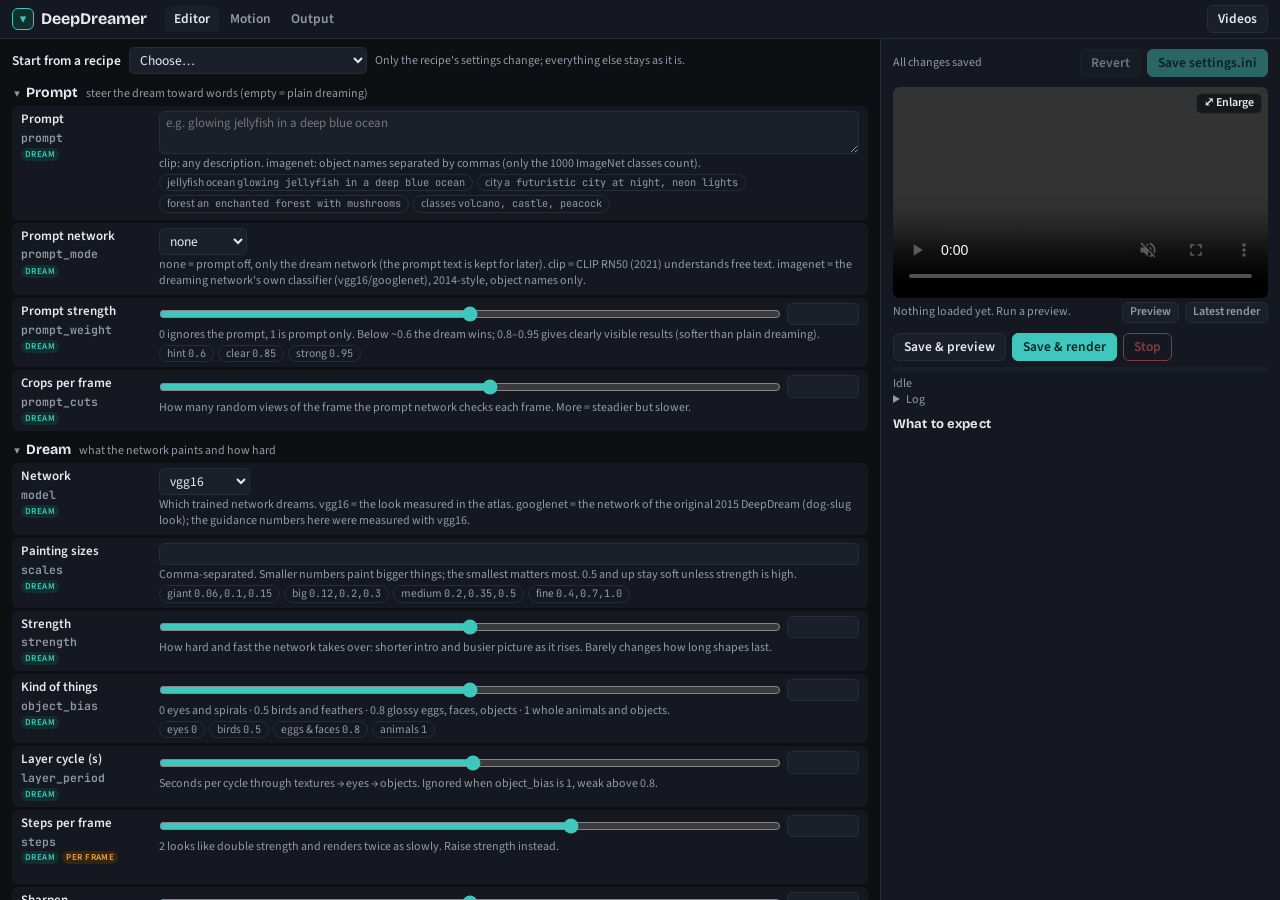
==== commit 0c6b192b: "Motion stack: warp modules, live preview in the Motion tab - dream.py: a [warp] section in settings." ====
--- a/editor/index.html
+++ b/editor/index.html
@@ -7,6 +7,7 @@
 <link rel="preconnect" href="https://fonts.googleapis.com">
 <link rel="preconnect" href="https://fonts.gstatic.com" crossorigin>
 <link rel="stylesheet" href="https://fonts.googleapis.com/css2?family=Bricolage+Grotesque:opsz,wght@12..96,600;12..96,700&family=Source+Sans+3:wght@400;600&family=JetBrains+Mono:wght@400;600&display=swap">
+<link rel="stylesheet" href="/warp.css">
 <style>
 /* Layout: a mixing desk. Controls scroll on the left in labelled channel groups (two columns on wide screens);
    the monitor (video, readout, transport buttons) stays fixed on the right. Dense on purpose: everything should
@@ -64,6 +65,7 @@
 main.editor { display: grid; grid-template-columns: minmax(0, 1fr) 400px; gap: 0; flex: 1; min-height: 0 }
 .controls { overflow: auto; padding: 8px 12px 40px }
 .monitor { border-left: 1px solid var(--line); background: var(--panel); overflow: auto; padding: 10px 12px 30px; display: flex; flex-direction: column; gap: 10px }
+.mon-out, .mon-warp { display: flex; flex-direction: column; gap: 10px }
 
 .recipes-bar { display: flex; flex-wrap: wrap; gap: 6px 8px; align-items: center }
 .recipes-bar label { font-weight: 600 }
@@ -206,6 +208,7 @@
       <span class="status">Only the recipe's settings change; everything else stays as it is.</span>
     </div>
     <div id="groups"></div>
+    <div id="warp" hidden></div>
     <p class="status" style="margin-top:14px">Measured guidance from the <a href="https://claude.ai/artifact/4hQLch6YL9zqVKKWzGNRvt" target="_blank" rel="noopener">DeepDreamer Settings Atlas</a>. Single renders vary a lot with the seed; treat the numbers as typical values.</p>
   </section>
 
@@ -215,6 +218,8 @@
       <button class="btn" id="btn-revert" disabled>Revert</button>
       <button class="btn primary" id="btn-save" disabled>Save settings.ini</button>
     </div>
+    <div class="mon-warp" id="warp-side" hidden></div>
+    <div class="mon-out" id="mon-out">
     <div class="viewer">
       <div class="screen"><video id="player" controls loop muted playsinline></video>
         <img id="live" alt="The frame being dreamed right now" hidden><span class="live-badge" id="live-badge" hidden>LIVE</span>
@@ -239,6 +244,7 @@
       <h2>What to expect</h2>
       <dl class="facts" id="facts"></dl>
       <div class="warnings" id="warnings"></div>
+    </div>
     </div>
   </aside>
 </main>
@@ -279,9 +285,10 @@
 
 <div class="toast" id="toast" hidden></div>
 
+<script src="/warp.js"></script>
 <script>
 const TOKEN = "__TOKEN__";
-const EDITOR_VERSION = 4;   // must match VERSION in server.py
+const EDITOR_VERSION = 5;   // must match VERSION in server.py
 const api = async (path, body) => {
   const r = await fetch(path, body === undefined ? { headers: { "X-Token": TOKEN } }
     : { method: "POST", headers: { "X-Token": TOKEN, "Content-Type": "application/json" }, body: JSON.stringify(body) });
@@ -310,12 +317,7 @@
   { k: "prompt_cuts", name: "Crops per frame", min: 1, max: 16, step: 1, int: true, tags: ["feedback"],
     help: "How many random views of the frame the prompt network checks each frame. More = steadier but slower." },
  ]},
- { tab: "motion", title: "Motion", sub: "how the camera falls into the picture", items: [
-  { k: "zoom_rate", name: "Zoom speed", min: 0, max: 2, step: 0.01, tags: ["feedback"],
-    help: "Main dial for how long a shape lasts: about 0.7 ÷ zoom_rate seconds. Higher also means one big subject at a time.",
-    chips: [["near-still", 0.05], ["hold & morph", 0.2], ["one subject", 0.5], ["fast fall", 0.8]] },
-  { k: "rotate_rate", name: "Swirl", min: 0, max: 0.3, step: 0.005, tags: ["feedback"],
-    help: "Turns the picture up to 40 × this many radians and back, every ~21 s. Keep below a third of zoom_rate or the edges streak." },
+ { tab: "motion", title: "Resampling", sub: "how each moved frame is redrawn and what fills its edges", items: [
   { k: "resample", name: "Warp filter", type: "select", options: ["bilinear", "bicubic"], tags: ["feedback", "fps"],
     help: "bilinear is stable. bicubic sharpens every frame: grainy at 30 fps, melts at 60 fps." },
  ]},
@@ -390,8 +392,11 @@
 const SIZES = [["1920×1080", "1920", "1080"], ["1280×720", "1280", "720"], ["3840×2160", "3840", "2160"], ["960×540", "960", "540"]];
 
 // ----------------------------------------------------------------------------- state
-let saved = { render: {}, preview: {} };   // as in settings.ini
-let cur = { render: {}, preview: {} };     // edited values (strings)
+let saved = { render: {}, preview: {}, warp: {} };   // as in settings.ini
+let cur = { render: {}, preview: {}, warp: {} };     // edited values (strings); warp = the Motion tab's stack
+let warp = null;   // the Motion tab (editor/warp.js)
+const SECTIONS = ["render", "preview", "warp"];
+const withSections = s => { for (const k of SECTIONS) s[k] = s[k] || {}; return s; };
 const sectionOf = g => g.section || "render";
 
 function keysOf(it) { return it.type === "size" ? ["width", "height"] : [it.k]; }
@@ -526,7 +531,7 @@
     b.hidden = !n; b.textContent = `${n} changed`;
   });
   for (const t of CTL_TABS) {
-    const n = document.querySelectorAll(`fieldset.group[data-tab="${t}"] .ctl.changed`).length, b = $(`#tab-${t} .n`);
+    const n = document.querySelectorAll(`fieldset.group[data-tab="${t}"] .ctl.changed:not([data-wk])`).length + (t === "motion" ? changes().filter(c => c[0] === "warp").length : 0), b = $(`#tab-${t} .n`);
     b.hidden = !n; b.textContent = n; b.title = `${n} unsaved change${n > 1 ? "s" : ""}`;
   }
 }
@@ -570,12 +575,13 @@
 
 function changes() {
   const c = [];
-  for (const sec of ["render", "preview"]) for (const k of new Set([...Object.keys(cur[sec]), ...Object.keys(saved[sec])]))
+  for (const sec of SECTIONS) for (const k of new Set([...Object.keys(cur[sec]), ...Object.keys(saved[sec])]))
     if ((cur[sec][k] ?? "") !== (saved[sec][k] ?? "")) c.push([sec, k]);
   return c;
 }
 
 function refresh() {
+  warp?.sync();
   writeControls();
   const n = changes().length;
   $("#dirty").innerHTML = n ? `<b>${n} unsaved change${n > 1 ? "s" : ""}</b>` : "All changes saved";
@@ -618,7 +624,9 @@
 
 function readout() {
   const r = cur.render, num = k => +r[k];
-  const fps = num("fps") || 30, zoom = num("zoom_rate"), rot = num("rotate_rate"), hue = num("hue_rate");
+  const fps = num("fps") || 30, hue = num("hue_rate"), ws = warp ? warp.summary() : { classic: true };
+  let zoom = num("zoom_rate"), rot = num("rotate_rate");
+  if (!ws.classic) { zoom = Math.max(0, ws.zoom); rot = 0; }
   const sc = parseScales(r.scales) || [0.12, 0.2, 0.3];
   const bicubic = (r.resample || "bilinear") === "bicubic";
   const sharpenEff = num("sharpen") * fps / 30;
@@ -665,7 +673,7 @@
     <dt>Size</dt><dd>${size}, ${crowd}</dd>
     <dt>Picture</dt><dd><div class="meter"><span>calm</span><div class="track"><div class="knob" style="left:${(busy * 100).toFixed(0)}%"></div></div><span>busy</span></div>${busyWord}</dd>
     ${promptOn(r) ? `<dt>Prompt</dt><dd>${esc(r.prompt_mode || "clip")} at strength <b>${fmt(num("prompt_weight"))}</b></dd>` : ""}
-    <dt>Swirl</dt><dd>${swirl}</dd>
+    ${ws.classic ? `<dt>Swirl</dt><dd>${swirl}</dd>` : `<dt>Motion</dt><dd>${esc(ws.names.join(" + ") || "none")} <span class="status">(Motion tab)</span></dd>`}
     <dt>Colour</dt><dd>${cycle}</dd>
     <dt>Render</dt><dd>${frames} frames · about <b>${cost < 1.5 ? cost.toFixed(1) : Math.round(cost)}×</b> the work of a 24 s base test</dd>`;
 
@@ -770,9 +778,9 @@
 async function save() {
   if (!parseScales(cur.render.scales)) throw new Error("Fix scales first.");
   const body = { render: {}, preview: {} };
-  for (const [sec, k] of changes()) body[sec][k] = cur[sec][k] ?? "";
+  for (const [sec, k] of changes()) if (sec === "warp") body.warp = { ...cur.warp }; else body[sec][k] = cur[sec][k] ?? "";
   const r = await api("/api/save", body);
-  saved = r.settings; cur = JSON.parse(JSON.stringify(saved)); refresh();
+  saved = withSections(r.settings); cur = JSON.parse(JSON.stringify(saved)); refresh();
 }
 
 async function run(kind) {
@@ -789,7 +797,7 @@
       <b>The editor was updated but is still running the old version.</b> Close the editor's black window
       (wait for any running preview or render to finish first) and start 4_EDITOR.bat again.</div>`);
   }
-  if (first) { saved = s.settings; cur = JSON.parse(JSON.stringify(saved)); refresh(); }
+  if (first) { saved = withSections(s.settings); cur = JSON.parse(JSON.stringify(saved)); refresh(); }
   videos = s.videos; renderGallery();
   const u = $("#unfinished");
   u.hidden = !s.unfinished || s.job.running;
@@ -817,7 +825,8 @@
   g.dataset.sig = sig;
   g.innerHTML = videos.map((v, i) => {
     const s = v.settings;
-    const kv = s ? `${promptOn(s) ? `prompt (${esc(s.prompt_mode || "clip")} ${esc(s.prompt_weight || 0.85)}): “${esc(s.prompt)}”<br>` : ""}${s.model || "vgg16"} · zoom ${s.zoom_rate} · strength ${s.strength} · scales ${s.scales}<br>object_bias ${s.object_bias ?? 0} · hue ${s.hue_rate} · ${s.resample || "bicubic (old)"} · seed ${s.seed}<br>${s.width}×${s.height} · ${s.fps} fps · ${s.seconds} s` : "No settings file";
+    const mo = v.warp && String(v.warp.stack || "").trim() ? `motion: ${esc(v.warp.stack)}<br>` : "";
+    const kv = s ? `${mo}${promptOn(s) ? `prompt (${esc(s.prompt_mode || "clip")} ${esc(s.prompt_weight || 0.85)}): “${esc(s.prompt)}”<br>` : ""}${s.model || "vgg16"} · zoom ${s.zoom_rate} · strength ${s.strength} · scales ${s.scales}<br>object_bias ${s.object_bias ?? 0} · hue ${s.hue_rate} · ${s.resample || "bicubic (old)"} · seed ${s.seed}<br>${s.width}×${s.height} · ${s.fps} fps · ${s.seconds} s` : "No settings file";
     return `<article class="card${lastResult && lastResult.endsWith(v.name) ? " new" : ""}">
       <video preload="metadata" controls muted loop playsinline src="/media/output/${encodeURIComponent(v.name)}#t=3"></video>
       <div class="body"><div class="title"><b>${v.num ?? "–"}</b><span class="status">${esc(v.name)} · ${(v.size / 1e6).toFixed(0)} MB</span></div>
@@ -832,6 +841,7 @@
   if (l) {
     const v = videos[+l.dataset.load];
     for (const [k, val] of Object.entries(v.settings)) cur.render[k] = val;
+    cur.warp = v.warp ? { ...v.warp } : {};   // no [warp] = classic zoom_rate / rotate_rate motion
     if (!v.settings.resample) cur.render.resample = "bicubic";   // made before the setting existed
     if (!v.settings.model) cur.render.model = "vgg16";
     refresh(); selectTab(ctlTab); toast(`Loaded settings of video ${v.num ?? v.name} (not saved yet)`);
@@ -890,7 +900,12 @@
   $("#view-gallery").hidden = name !== "gallery";
   $("#view-attngan").hidden = name !== "attngan";
   for (const t of CTL_TABS) $(`#tab-${t}`).setAttribute("aria-selected", t === name);
-  document.querySelectorAll("#groups fieldset.group").forEach(fs => fs.hidden = fs.dataset.tab !== ctlTab);
+  document.querySelectorAll("fieldset.group[data-tab]").forEach(fs => fs.hidden = fs.dataset.tab !== ctlTab);
+  // the Motion tab swaps the monitor's video for the motion preview; the save bar stays
+  $("#warp").hidden = $("#warp-side").hidden = ctlTab !== "motion";
+  $("#mon-out").hidden = ctlTab === "motion";
+  document.body.dataset.tab = ctlTab;
+  warp?.show(name === "motion");
   $("#btn-videos").setAttribute("aria-pressed", name === "gallery");
   document.body.dataset.mode = mode;
   $("#mode-title").textContent = document.title = MODES[mode];
@@ -940,12 +955,19 @@
 rsel.onchange = () => {
   if (rsel.value === "") return;
   for (const [k, v] of Object.entries(RECIPES[+rsel.value][1])) cur.render[k] = String(v);
+  warp?.applyClassic(RECIPES[+rsel.value][1].zoom_rate, RECIPES[+rsel.value][1].rotate_rate);
   pickedRecipe = +rsel.value; toast(`Applied "${RECIPES[pickedRecipe][0]}" (not saved yet)`); refresh();
 };
 document.addEventListener("keydown", e => { if ((e.ctrlKey || e.metaKey) && e.key === "s") { e.preventDefault(); if (changes().length) $("#btn-save").click(); } });
 window.addEventListener("beforeunload", e => { if (changes().length) { e.preventDefault(); e.returnValue = ""; } });
 
 buildControls();
+warp = WarpLab.mount({
+  root: $("#warp"), side: $("#warp-side"), extra: document.querySelector('fieldset.group[data-tab="motion"]'),
+  get: () => cur.warp, saved: () => saved.warp, set: d => { cur.warp = d; refresh(); }, render: () => cur.render, toast,
+  player: $("#player"), live: $("#live"), imageUrl: p => `/api/image?token=${TOKEN}&path=${encodeURIComponent(p)}`,
+}) || WarpLab;
+selectTab(dreamTab);
 loadState(true).catch(e => { document.body.insertAdjacentHTML("afterbegin", `<div class="w bad" style="margin:12px">Could not reach the editor server: ${esc(e.message)}. Start it with 4_EDITOR.bat.</div>`); });
 </script>
 </body>
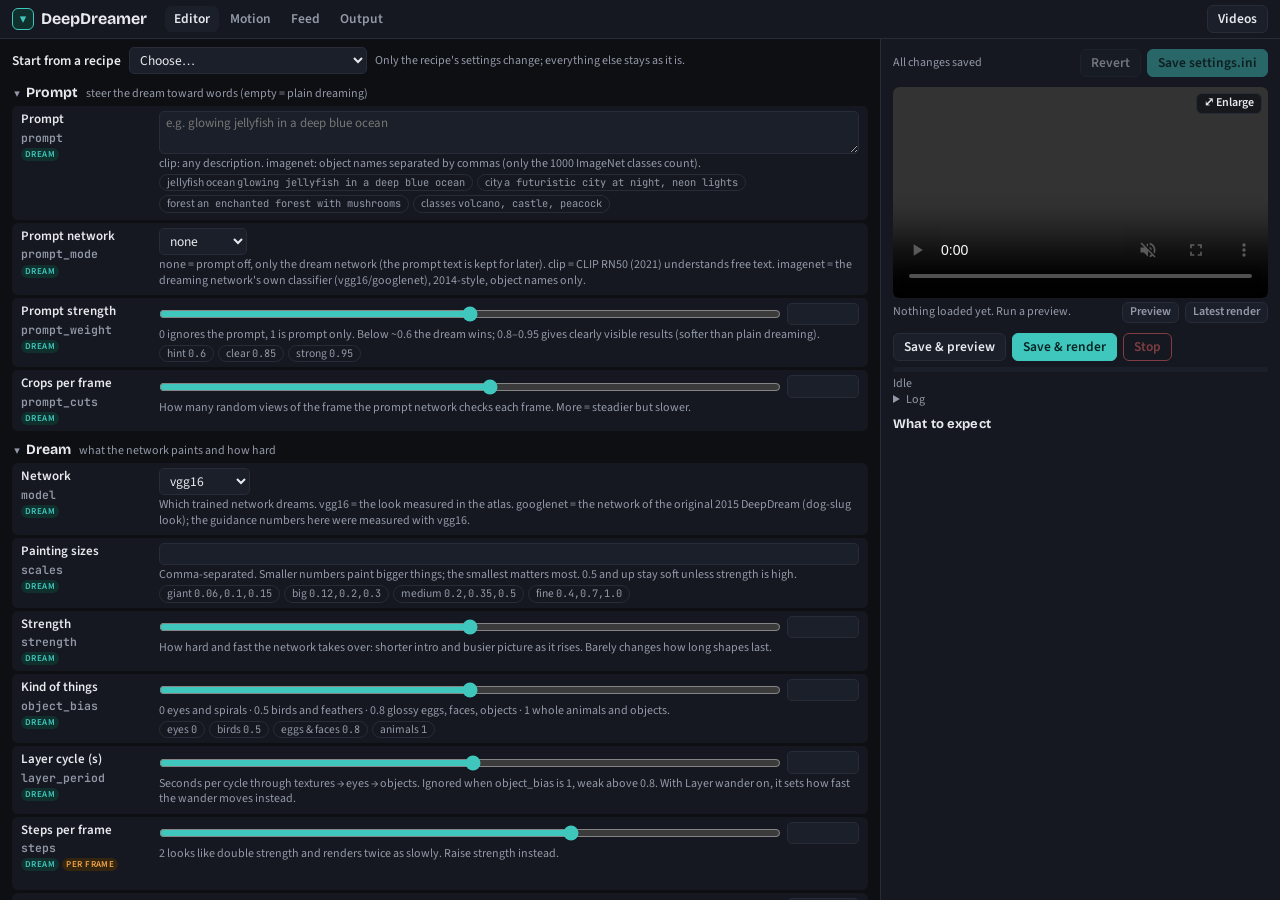
==== commit a6c78bab: "Feed stack and Variety: new material the network can see, and a changing taste The old per-frame noi" ====
--- a/editor/index.html
+++ b/editor/index.html
@@ -194,6 +194,7 @@
   <div class="tabs dream-only" role="tablist" aria-label="Settings">
     <button role="tab" id="tab-editor" aria-selected="true" aria-controls="view-editor">Editor<span class="n" hidden></span></button>
     <button role="tab" id="tab-motion" aria-selected="false" aria-controls="view-editor">Motion<span class="n" hidden></span></button>
+    <button role="tab" id="tab-feed" aria-selected="false" aria-controls="view-editor">Feed<span class="n" hidden></span></button>
     <button role="tab" id="tab-output" aria-selected="false" aria-controls="view-editor">Output<span class="n" hidden></span></button>
   </div>
   <span class="spacer"></span>
@@ -209,6 +210,7 @@
     </div>
     <div id="groups"></div>
     <div id="warp" hidden></div>
+    <div id="feed" hidden></div>
     <p class="status" style="margin-top:14px">Measured guidance from the <a href="https://claude.ai/artifact/4hQLch6YL9zqVKKWzGNRvt" target="_blank" rel="noopener">DeepDreamer Settings Atlas</a>. Single renders vary a lot with the seed; treat the numbers as typical values.</p>
   </section>
 
@@ -219,6 +221,7 @@
       <button class="btn primary" id="btn-save" disabled>Save settings.ini</button>
     </div>
     <div class="mon-warp" id="warp-side" hidden></div>
+    <div class="mon-warp" id="feed-side" hidden></div>
     <div class="mon-out" id="mon-out">
     <div class="viewer">
       <div class="screen"><video id="player" controls loop muted playsinline></video>
@@ -286,11 +289,16 @@
 <div class="toast" id="toast" hidden></div>
 
 <script src="/warp.js"></script>
+<script src="/feed.js"></script>
 <script>
 const TOKEN = "__TOKEN__";
-const EDITOR_VERSION = 5;   // must match VERSION in server.py
+const EDITOR_VERSION = 7;   // must match VERSION in server.py
+// fetch, but when the editor isn't running any more say so, instead of the browser's "Failed to fetch"
+const net = (url, opts) => fetch(url, opts).catch(() => {
+  throw new Error("The editor isn't answering. Check that its window (4_EDITOR.bat) is still open, then reload this page.");
+});
 const api = async (path, body) => {
-  const r = await fetch(path, body === undefined ? { headers: { "X-Token": TOKEN } }
+  const r = await net(path, body === undefined ? { headers: { "X-Token": TOKEN } }
     : { method: "POST", headers: { "X-Token": TOKEN, "Content-Type": "application/json" }, body: JSON.stringify(body) });
   const j = await r.json().catch(() => ({}));
   if (!r.ok) throw new Error(j.error || r.statusText);
@@ -333,13 +341,24 @@
     help: "0 eyes and spirals · 0.5 birds and feathers · 0.8 glossy eggs, faces, objects · 1 whole animals and objects.",
     chips: [["eyes", 0], ["birds", 0.5], ["eggs & faces", 0.8], ["animals", 1]] },
   { k: "layer_period", name: "Layer cycle (s)", min: 0.5, max: 60, step: 0.5, tags: ["feedback"],
-    help: "Seconds per cycle through textures → eyes → objects. Ignored when object_bias is 1, weak above 0.8." },
+    help: "Seconds per cycle through textures → eyes → objects. Ignored when object_bias is 1, weak above 0.8. With Layer wander on, it sets how fast the wander moves instead." },
   { k: "steps", name: "Steps per frame", min: 1, max: 4, step: 1, int: true, tags: ["feedback", "fps"],
     help: "2 looks like double strength and renders twice as slowly. Raise strength instead." },
   { k: "sharpen", name: "Sharpen", min: 0, max: 0.5, step: 0.01, tags: ["feedback", "fps"],
     help: "Crisper scales and eyes, shorter intro, a little busier. Twice as strong at 60 fps; above ~0.3 grain builds up." },
-  { k: "noise", name: "Fresh noise", min: 0, max: 0.06, step: 0.001, tags: ["feedback"],
-    help: "0–0.01 makes no visible difference. 0.05 slows the start and dulls colours." },
+ ]},
+ { tab: "editor", title: "Variety", sub: "what the network looks for changes as the video goes on (0 = the plain dream)", items: [
+  { k: "channel_drift", name: "Taste drift", min: 0, max: 1, step: 0.01, def: 0, tags: ["feedback"],
+    help: "Each of the network's feature detectors gets a weight that wanders, so it favours fur and snouts for a while, then pagodas or jellyfish. 0 weighs them all equally, as before.",
+    chips: [["off", 0], ["gentle", 0.3], ["clear", 0.6], ["strong", 1]] },
+  { k: "channel_period", name: "Taste period (s)", min: 0.5, max: 60, step: 0.5, def: 8, tags: ["feedback"],
+    help: "Roughly how many seconds a taste lasts before it has wandered somewhere else." },
+  { k: "novelty", name: "Boredom", min: 0, max: 1, step: 0.01, def: 0, tags: ["feedback"],
+    help: "Turns down the feature detectors that have carried the picture for the last few seconds, so whatever has been growing for a while fades and something else takes over." },
+  { k: "layer_walk", name: "Layer wander", min: 0, max: 1, step: 0.01, def: 0, tags: ["feedback"],
+    help: "0 follows the layer cycle. 1 wanders between layers at random instead; Kind of things then tilts the wander toward objects rather than fixing it, so “animals” still varies. The cycle length sets how fast it wanders." },
+  { k: "jitter", name: "Jitter", min: 0, max: 8, step: 1, int: true, def: 0, tags: ["feedback"],
+    help: "Shifts the picture by up to this many network pixels before each look, as the original DeepDream did. Stops patterns from locking to the pixel grid. 1–2 is plenty." },
  ]},
  { tab: "editor", title: "Colour & light", sub: "working image and final grade", items: [
   { k: "hue_rate", name: "Colour cycling", min: 0, max: 1.5, step: 0.01, tags: ["feedback"],
@@ -392,10 +411,11 @@
 const SIZES = [["1920×1080", "1920", "1080"], ["1280×720", "1280", "720"], ["3840×2160", "3840", "2160"], ["960×540", "960", "540"]];
 
 // ----------------------------------------------------------------------------- state
-let saved = { render: {}, preview: {}, warp: {} };   // as in settings.ini
-let cur = { render: {}, preview: {}, warp: {} };     // edited values (strings); warp = the Motion tab's stack
+let saved = { render: {}, preview: {}, warp: {}, feed: {} };   // as in settings.ini
+let cur = { render: {}, preview: {}, warp: {}, feed: {} };     // edited values (strings); warp / feed = the Motion / Feed tabs' stacks
 let warp = null;   // the Motion tab (editor/warp.js)
-const SECTIONS = ["render", "preview", "warp"];
+let feed = null;   // the Feed tab (editor/feed.js)
+const SECTIONS = ["render", "preview", "warp", "feed"];
 const withSections = s => { for (const k of SECTIONS) s[k] = s[k] || {}; return s; };
 const sectionOf = g => g.section || "render";
 
@@ -474,7 +494,7 @@
       if (!/^image\//.test(f.type) && !/\.(jpe?g|png|bmp|webp|tiff?|gif)$/i.test(f.name)) { toast("That is not an image file."); return; }
       try {
         toast(`Copying ${f.name}…`);
-        const r = await fetch("/api/upload_image", { method: "POST", headers: { "X-Token": TOKEN, "X-Filename": encodeURIComponent(f.name) }, body: f });
+        const r = await net("/api/upload_image", { method: "POST", headers: { "X-Token": TOKEN, "X-Filename": encodeURIComponent(f.name) }, body: f });
         const j = await r.json().catch(() => ({}));
         if (!r.ok) throw new Error(j.error || r.statusText);
         set(it.k, j.path); toast(`Start image set (copied to init_images\\). Not saved yet.`);
@@ -494,7 +514,7 @@
 
 function writeControls() {
   for (const g of GROUPS) for (const it of g.items) {
-    const sec = sectionOf(g), id = `${sec}-${it.k}`, v = cur[sec][it.k] ?? "";
+    const sec = sectionOf(g), id = `${sec}-${it.k}`, v = cur[sec][it.k] ?? (it.def !== undefined ? String(it.def) : "");   // def: settings older files don't have yet
     const act = document.activeElement;
     const put = (sel, val) => { const e = document.getElementById(sel); if (e && e !== act) e.value = val; };
     if (it.type === "size") {
@@ -516,7 +536,7 @@
   }
   const sc = document.getElementById("render-scales");
   sc.classList.toggle("bad-input", !parseScales(cur.render.scales));
-  document.querySelector('.ctl[data-sec="render"][data-k="layer_period"]').classList.toggle("dimmed", +cur.render.object_bias >= 1);
+  document.querySelector('.ctl[data-sec="render"][data-k="layer_period"]').classList.toggle("dimmed", +cur.render.object_bias >= 1 && !(+cur.render.layer_walk > 0));
   // prompt_mode = none: grey out the prompt group and lock everything in it except the mode switch
   const off = (cur.render.prompt_mode || "clip") === "none";
   const group = document.querySelector('.ctl[data-k="prompt_mode"]').closest("fieldset");
@@ -531,7 +551,7 @@
     b.hidden = !n; b.textContent = `${n} changed`;
   });
   for (const t of CTL_TABS) {
-    const n = document.querySelectorAll(`fieldset.group[data-tab="${t}"] .ctl.changed:not([data-wk])`).length + (t === "motion" ? changes().filter(c => c[0] === "warp").length : 0), b = $(`#tab-${t} .n`);
+    const n = document.querySelectorAll(`fieldset.group[data-tab="${t}"] .ctl.changed:not([data-wk])`).length + (t === "motion" || t === "feed" ? changes().filter(c => c[0] === (t === "motion" ? "warp" : "feed")).length : 0), b = $(`#tab-${t} .n`);
     b.hidden = !n; b.textContent = n; b.title = `${n} unsaved change${n > 1 ? "s" : ""}`;
   }
 }
@@ -582,6 +602,7 @@
 
 function refresh() {
   warp?.sync();
+  feed?.sync();
   writeControls();
   const n = changes().length;
   $("#dirty").innerHTML = n ? `<b>${n} unsaved change${n > 1 ? "s" : ""}</b>` : "All changes saved";
@@ -597,7 +618,9 @@
   const na = String(a ?? "").split(",").map(x => x.trim()), nb = String(b ?? "").split(",").map(x => x.trim());
   return na.length === nb.length && na.every((x, i) => x === nb[i] || (x !== "" && nb[i] !== "" && +x === +nb[i]));
 };
-const recipeHolds = i => Object.entries(RECIPES[i][1]).every(([k, v]) => sameValue(cur.render[k], v));
+// recipes still name zoom_rate / rotate_rate; those now mean the stack's first Zoom and Spin (see warp.js)
+const MOTION_KEYS = new Set(["zoom_rate", "rotate_rate"]);
+const recipeHolds = i => Object.entries(RECIPES[i][1]).every(([k, v]) => sameValue(MOTION_KEYS.has(k) ? warp?.oldValue(k) : cur.render[k], v));
 function showRecipe() {
   let i = pickedRecipe !== null && recipeHolds(pickedRecipe) ? pickedRecipe : null;
   if (i === null) {
@@ -622,11 +645,16 @@
 const INTRO = [[0.67, 8], [1.0, 5.5], [1.6, 2], [2.6, 0.5]];
 const BUSY = [[0.5, 0.1], [1.0, 0.3], [1.6, 0.6], [2.6, 0.8], [4, 0.9]];
 
+// the Variety settings that are on, for the readout
+function variety(r) {
+  const on = [["channel_drift", "taste drift"], ["novelty", "boredom"], ["layer_walk", "layer wander"], ["jitter", "jitter"]].filter(([k]) => +r[k] > 0);
+  return on.map(([k, n]) => `${n} ${fmt(r[k])}`).join(", ");
+}
+
 function readout() {
   const r = cur.render, num = k => +r[k];
-  const fps = num("fps") || 30, hue = num("hue_rate"), ws = warp ? warp.summary() : { classic: true };
-  let zoom = num("zoom_rate"), rot = num("rotate_rate");
-  if (!ws.classic) { zoom = Math.max(0, ws.zoom); rot = 0; }
+  const fps = num("fps") || 30, hue = num("hue_rate"), ws = warp ? warp.summary() : { names: [], zoom: 0 };
+  const zoom = Math.max(0, ws.stretch ?? ws.zoom);   // how fast the motion stack stretches shapes, as a zoom speed: sets how long they last
   const sc = parseScales(r.scales) || [0.12, 0.2, 0.3];
   const bicubic = (r.resample || "bilinear") === "bicubic";
   const sharpenEff = num("sharpen") * fps / 30;
@@ -637,11 +665,13 @@
 
   // lifetime
   let life, lifeTxt;
-  if (zoom <= 0.001) lifeTxt = "no zoom: shapes stay and keep being repainted in place";
+  if (zoom <= 0.001) lifeTxt = ws.motion > 0.004 ? "the motion carries shapes without stretching them: they stay and keep being repainted"
+    : ws.noClip ? "unknown until the clip's motion is extracted (Motion tab)" : "no motion: shapes stay and keep being repainted in place";
   else {
     life = zoom > 1.2 ? 0.7 / zoom : zoom < 0.05 ? null : interp(LIFE, zoom, true);
-    if (life && rot > 0.1) life *= 0.65;
-    lifeTxt = life ? `<b>≈ ${life.toFixed(1)} s</b> per shape` : "<b>8 s+</b> per shape (near-still)";
+    lifeTxt = (life ? `<b>≈ ${life.toFixed(1)} s</b> per shape` : "<b>8 s+</b> per shape (near-still)")
+      + ` <span class="status">(${ws.onlyZoom || ws.stretch == null ? "zoom doubles" : "the motion stretches them ×2"} every ${(Math.LN2 / zoom).toFixed(1)} s)</span>`;
+    if (ws.noClip) lifeTxt += ` <span class="status">Without the clip's motion: extract it on the Motion tab.</span>`;
   }
   // intro
   let introTxt;
@@ -661,19 +691,20 @@
   const minS = Math.min(...sc);
   const size = minS <= 0.08 ? "giant, frame-filling" : minS <= 0.15 ? "big" : minS <= 0.25 ? "medium to big" : "medium";
   const crowd = zoom >= 0.35 ? "one subject at a time" : zoom < 0.15 ? "a crowd of many" : "a few at once";
-  const swirl = rot > 0 ? `up to ${Math.round(40 * rot * 180 / Math.PI)}° and back every ~21 s` : "none";
   const cycle = hue > 0 ? `full cycle every ${(2 * Math.PI / hue).toFixed(0)} s` : "fixed palette";
   const frames = Math.round((num("seconds") || 0) * fps);
   const cost = (num("width") * num("height")) / (1920 * 1080) * (sc.reduce((a, s) => a + s * s, 0) * Math.max(1, num("steps") || 1) + 0.03) / (0.144 + 0.03) * frames / 720;
 
   $("#facts").innerHTML = `
-    <dt>Shape lifetime</dt><dd>${lifeTxt}${zoom > 0 ? ` <span class="status">(zoom doubles every ${(Math.LN2 / zoom).toFixed(1)} s)</span>` : ""}</dd>
+    <dt>Shape lifetime</dt><dd>${lifeTxt}</dd>
     <dt>Intro</dt><dd>${introTxt}</dd>
     <dt>Things</dt><dd>${esc(kind)}</dd>
     <dt>Size</dt><dd>${size}, ${crowd}</dd>
     <dt>Picture</dt><dd><div class="meter"><span>calm</span><div class="track"><div class="knob" style="left:${(busy * 100).toFixed(0)}%"></div></div><span>busy</span></div>${busyWord}</dd>
     ${promptOn(r) ? `<dt>Prompt</dt><dd>${esc(r.prompt_mode || "clip")} at strength <b>${fmt(num("prompt_weight"))}</b></dd>` : ""}
-    ${ws.classic ? `<dt>Swirl</dt><dd>${swirl}</dd>` : `<dt>Motion</dt><dd>${esc(ws.names.join(" + ") || "none")} <span class="status">(Motion tab)</span></dd>`}
+    <dt>Motion</dt><dd>${esc(ws.names.join(" + ") || "none, a still picture")} <span class="status">(Motion tab)</span></dd>
+    <dt>Feed</dt><dd>${esc((feed ? feed.summary().names : []).join(" + ") || "none")} <span class="status">(Feed tab)</span></dd>
+    ${variety(r) ? `<dt>Variety</dt><dd>${esc(variety(r))}</dd>` : ""}
     <dt>Colour</dt><dd>${cycle}</dd>
     <dt>Render</dt><dd>${frames} frames · about <b>${cost < 1.5 ? cost.toFixed(1) : Math.round(cost)}×</b> the work of a 24 s base test</dd>`;
 
@@ -681,8 +712,6 @@
   const add = (lvl, html) => W.push(`<div class="w ${lvl}">${html}</div>`);
   if (bicubic && fps >= 45) add("bad", "<b>bicubic at 60 fps</b> melts into zig-zag streaks / grey mush. Use bilinear.");
   else if (bicubic) add("warn", "<b>bicubic</b> sharpens every frame: expect a grainy, busy picture.");
-  if (rot > 0 && zoom > 0 && rot > zoom / 3) add("warn", `<b>Edge streaks likely:</b> swirl ${fmt(rot)} is more than a third of zoom ${fmt(zoom)}. Lower rotate_rate to ≤ ${fmt(zoom / 3, 3)}.`);
-  if (rot > 0 && zoom <= 0.001) add("warn", "<b>Edge streaks likely:</b> swirl without zoom pulls the edges in.");
   if (fine && eff < 2) add("warn", "<b>Fine scales at this strength stay soft</b> and stuck at glossy tubes. Raise strength to ~2.5 or add sharpen 0.1, or use smaller scales.");
   if (eff < 0.6) add("warn", "<b>Too weak:</b> at this strength / working contrast nothing recognisable may form.");
   if (!parseScales(r.scales)) add("bad", "<b>scales</b> must be numbers between 0 and 2, separated by commas.");
@@ -690,8 +719,7 @@
   if (sharpenEff > 0.3) add("warn", `<b>Sharpen ${fmt(num("sharpen"))}${fps >= 45 ? " at 60 fps" : ""}</b> builds up crawling grain.`);
   if ((+r.steps || 1) > 1) add("", `steps ${r.steps}: same as more strength, ${r.steps}× slower.`);
   if (Math.max(...sc) > 1) add("", "A scale above 1 runs the network on an enlarged frame: much slower renders.");
-  if (zoom > 1) add("", "Zoom above 1: frames get darker and softer, there's little time to add detail.");
-  if (num("noise") > 0.03) add("", "Noise above 0.03 slows the start and dulls colours.");
+  if (ws.zoom > 1) add("", "Zoom above 1:frames get darker and softer, there's little time to add detail.");
   if (num("target_std") <= 0.13) add("", "Low working contrast: muted colours, fast takeover.");
   if (num("target_std") >= 0.28) add("", "High working contrast: punchy, but slow to form and leans to objects.");
   if (life && num("seconds") && num("seconds") < 8) add("warn", "Very short: most of it will be the intro.");
@@ -736,6 +764,7 @@
 }
 
 function showJob(j) {
+  warp?.job(j);   // the Motion tab follows motion extractions
   const run = j.running;
   setLive(run ? j.kind : null);
   $("#btn-stop").disabled = !run; $("#btn-preview").disabled = run; $("#btn-render").disabled = run;
@@ -743,7 +772,7 @@
   $("#bar").style.width = (run ? pct : j.code === 0 && j.kind ? 100 : pct) + "%";
   let text = "Idle", time = "";
   if (j.kind) {
-    const what = { preview: "Preview", render: "Render", attngan: "Text to image" }[j.kind] || j.kind;
+    const what = { preview: "Preview", render: "Render", attngan: "Text to image", motion: "Motion extraction" }[j.kind] || j.kind;
     const el = ((j.ended || Date.now() / 1000) - j.started);
     if (run) {
       text = `${what}: ${j.frames ? `frame ${j.frame} of ${j.frames}` : "starting…"}`;
@@ -759,6 +788,7 @@
   if (!run && j.code === 0 && j.result && j.result !== lastResult && j.ended) {
     lastResult = j.result;
     if (j.kind === "attngan") { agShow(); }
+    else if (j.kind === "motion") { toast("Clip motion extracted"); }
     else if (j.kind === "preview") setPlayer(`/media/preview.mp4?t=${Date.now()}`, "Preview");
     else { setPlayer(`/media/${j.result}?t=${Date.now()}`, j.result.replace("output/", "")); toast(`Saved ${j.result}`); loadState(); }
   }
@@ -778,7 +808,7 @@
 async function save() {
   if (!parseScales(cur.render.scales)) throw new Error("Fix scales first.");
   const body = { render: {}, preview: {} };
-  for (const [sec, k] of changes()) if (sec === "warp") body.warp = { ...cur.warp }; else body[sec][k] = cur[sec][k] ?? "";
+  for (const [sec, k] of changes()) if (sec === "warp" || sec === "feed") body[sec] = { ...cur[sec] }; else body[sec][k] = cur[sec][k] ?? "";
   const r = await api("/api/save", body);
   saved = withSections(r.settings); cur = JSON.parse(JSON.stringify(saved)); refresh();
 }
@@ -826,7 +856,7 @@
   g.innerHTML = videos.map((v, i) => {
     const s = v.settings;
     const mo = v.warp && String(v.warp.stack || "").trim() ? `motion: ${esc(v.warp.stack)}<br>` : "";
-    const kv = s ? `${mo}${promptOn(s) ? `prompt (${esc(s.prompt_mode || "clip")} ${esc(s.prompt_weight || 0.85)}): “${esc(s.prompt)}”<br>` : ""}${s.model || "vgg16"} · zoom ${s.zoom_rate} · strength ${s.strength} · scales ${s.scales}<br>object_bias ${s.object_bias ?? 0} · hue ${s.hue_rate} · ${s.resample || "bicubic (old)"} · seed ${s.seed}<br>${s.width}×${s.height} · ${s.fps} fps · ${s.seconds} s` : "No settings file";
+    const kv = s ? `${mo}${promptOn(s) ? `prompt (${esc(s.prompt_mode || "clip")} ${esc(s.prompt_weight || 0.85)}): “${esc(s.prompt)}”<br>` : ""}${s.model || "vgg16"} · strength ${s.strength} · scales ${s.scales}<br>object_bias ${s.object_bias ?? 0} · hue ${s.hue_rate} · ${s.resample || "bicubic (old)"} · seed ${s.seed}<br>${s.width}×${s.height} · ${s.fps} fps · ${s.seconds} s` : "No settings file";
     return `<article class="card${lastResult && lastResult.endsWith(v.name) ? " new" : ""}">
       <video preload="metadata" controls muted loop playsinline src="/media/output/${encodeURIComponent(v.name)}#t=3"></video>
       <div class="body"><div class="title"><b>${v.num ?? "–"}</b><span class="status">${esc(v.name)} · ${(v.size / 1e6).toFixed(0)} MB</span></div>
@@ -841,7 +871,8 @@
   if (l) {
     const v = videos[+l.dataset.load];
     for (const [k, val] of Object.entries(v.settings)) cur.render[k] = val;
-    cur.warp = v.warp ? { ...v.warp } : {};   // no [warp] = classic zoom_rate / rotate_rate motion
+    cur.warp = { ...(v.warp || {}) };   // older videos come as the Zoom + Spin stack (server.py warp_from_old)
+    cur.feed = { ...(v.feed || { stack: "" }) };   // and their noise as a per-pixel Grain (server.py feed_from_old)
     if (!v.settings.resample) cur.render.resample = "bicubic";   // made before the setting existed
     if (!v.settings.model) cur.render.model = "vgg16";
     refresh(); selectTab(ctlTab); toast(`Loaded settings of video ${v.num ?? v.name} (not saved yet)`);
@@ -889,8 +920,8 @@
 // DeepDreamer has settings tabs (each shows its own groups beside the monitor) and Videos, a full-window
 // gallery. The view is kept in the URL so a refresh stays put.
 const MODES = { dream: "DeepDreamer", t2i: "Text to Image" };
-const CTL_TABS = ["editor", "motion", "output"];
-const HASH = { editor: "", motion: "#motion", output: "#output", gallery: "#videos", attngan: "#text-to-image" };
+const CTL_TABS = ["editor", "motion", "feed", "output"];
+const HASH = { editor: "", motion: "#motion", feed: "#feed", output: "#output", gallery: "#videos", attngan: "#text-to-image" };
 let ctlTab = "editor", dreamTab = "editor";
 function selectTab(name) {
   const mode = name === "attngan" ? "t2i" : "dream";
@@ -903,9 +934,11 @@
   document.querySelectorAll("fieldset.group[data-tab]").forEach(fs => fs.hidden = fs.dataset.tab !== ctlTab);
   // the Motion tab swaps the monitor's video for the motion preview; the save bar stays
   $("#warp").hidden = $("#warp-side").hidden = ctlTab !== "motion";
-  $("#mon-out").hidden = ctlTab === "motion";
+  $("#feed").hidden = $("#feed-side").hidden = ctlTab !== "feed";
+  $("#mon-out").hidden = ctlTab === "motion" || ctlTab === "feed";
   document.body.dataset.tab = ctlTab;
   warp?.show(name === "motion");
+  feed?.show(name === "feed");
   $("#btn-videos").setAttribute("aria-pressed", name === "gallery");
   document.body.dataset.mode = mode;
   $("#mode-title").textContent = document.title = MODES[mode];
@@ -939,7 +972,7 @@
 $("#btn-render").onclick = () => run("render");
 $("#btn-stop").onclick = () => api("/api/stop", {}).then(pollJob).catch(e => toast(e.message));
 function toggleBig(on) {
-  const s = document.querySelector(".viewer .screen"), b = $("#btn-enlarge");
+  const b = $("#btn-enlarge"), s = b.closest(".screen");   // not the first .viewer .screen: the Motion preview has one too
   on = on ?? !s.classList.contains("big");
   s.classList.toggle("big", on);
   b.textContent = on ? "✕ Close" : "⤢ Enlarge";
@@ -954,8 +987,8 @@
 RECIPES.forEach(([name], i) => rsel.add(new Option(name, i)));
 rsel.onchange = () => {
   if (rsel.value === "") return;
-  for (const [k, v] of Object.entries(RECIPES[+rsel.value][1])) cur.render[k] = String(v);
-  warp?.applyClassic(RECIPES[+rsel.value][1].zoom_rate, RECIPES[+rsel.value][1].rotate_rate);
+  for (const [k, v] of Object.entries(RECIPES[+rsel.value][1])) if (!MOTION_KEYS.has(k)) cur.render[k] = String(v);
+  warp?.applyRecipe(RECIPES[+rsel.value][1].zoom_rate, RECIPES[+rsel.value][1].rotate_rate);
   pickedRecipe = +rsel.value; toast(`Applied "${RECIPES[pickedRecipe][0]}" (not saved yet)`); refresh();
 };
 document.addEventListener("keydown", e => { if ((e.ctrlKey || e.metaKey) && e.key === "s") { e.preventDefault(); if (changes().length) $("#btn-save").click(); } });
@@ -964,9 +997,22 @@
 buildControls();
 warp = WarpLab.mount({
   root: $("#warp"), side: $("#warp-side"), extra: document.querySelector('fieldset.group[data-tab="motion"]'),
-  get: () => cur.warp, saved: () => saved.warp, set: d => { cur.warp = d; refresh(); }, render: () => cur.render, toast,
+  get: () => cur.warp, saved: () => saved.warp, set: d => { cur.warp = d; refresh(); }, refresh: () => refresh(), render: () => cur.render, toast,
   player: $("#player"), live: $("#live"), imageUrl: p => `/api/image?token=${TOKEN}&path=${encodeURIComponent(p)}`,
+  token: TOKEN, clipUrl: p => `/api/clip?token=${TOKEN}&path=${encodeURIComponent(p)}`,
+  uploadClip: async f => {   // copied into the clips folder, like start images into init_images
+    const r = await net("/api/upload_clip", { method: "POST", headers: { "X-Token": TOKEN, "X-Filename": encodeURIComponent(f.name) }, body: f });
+    const j = await r.json().catch(() => ({}));
+    if (!r.ok) throw new Error(j.error || r.statusText);
+    return j.path;
+  },
+  runJob: async (kind, opts) => { await api("/api/run", { kind, ...opts }); lastResult = null; startPolling(); },
+  stopJob: () => api("/api/stop", {}).then(pollJob).catch(e => toast(e.message)),
 }) || WarpLab;
+feed = FeedLab.mount({
+  root: $("#feed"), side: $("#feed-side"), get: () => cur.feed, saved: () => saved.feed, set: d => { cur.feed = d; refresh(); },
+  render: () => cur.render, motion: () => warp ? warp.summary().names : [], toast,
+}) || FeedLab;
 selectTab(dreamTab);
 loadState(true).catch(e => { document.body.insertAdjacentHTML("afterbegin", `<div class="w bad" style="margin:12px">Could not reach the editor server: ${esc(e.message)}. Start it with 4_EDITOR.bat.</div>`); });
 </script>
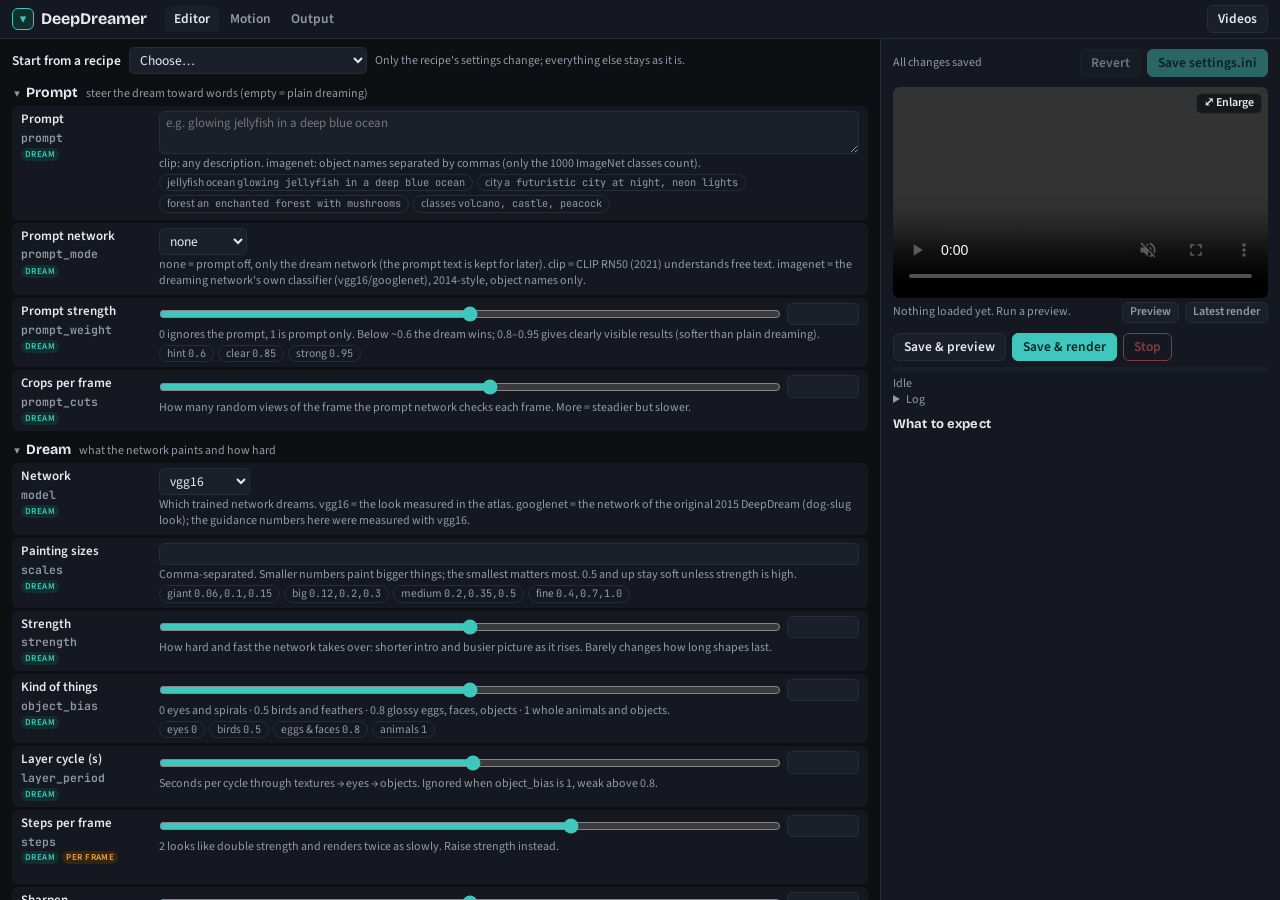
==== commit 1596451a: "Single launcher with browser installer; GPU budget for shared GPUs DeepDreamer.bat replaces the four" ====
--- a/editor/index.html
+++ b/editor/index.html
@@ -194,7 +194,6 @@
   <div class="tabs dream-only" role="tablist" aria-label="Settings">
     <button role="tab" id="tab-editor" aria-selected="true" aria-controls="view-editor">Editor<span class="n" hidden></span></button>
     <button role="tab" id="tab-motion" aria-selected="false" aria-controls="view-editor">Motion<span class="n" hidden></span></button>
-    <button role="tab" id="tab-feed" aria-selected="false" aria-controls="view-editor">Feed<span class="n" hidden></span></button>
     <button role="tab" id="tab-output" aria-selected="false" aria-controls="view-editor">Output<span class="n" hidden></span></button>
   </div>
   <span class="spacer"></span>
@@ -210,7 +209,6 @@
     </div>
     <div id="groups"></div>
     <div id="warp" hidden></div>
-    <div id="feed" hidden></div>
     <p class="status" style="margin-top:14px">Measured guidance from the <a href="https://claude.ai/artifact/4hQLch6YL9zqVKKWzGNRvt" target="_blank" rel="noopener">DeepDreamer Settings Atlas</a>. Single renders vary a lot with the seed; treat the numbers as typical values.</p>
   </section>
 
@@ -221,7 +219,6 @@
       <button class="btn primary" id="btn-save" disabled>Save settings.ini</button>
     </div>
     <div class="mon-warp" id="warp-side" hidden></div>
-    <div class="mon-warp" id="feed-side" hidden></div>
     <div class="mon-out" id="mon-out">
     <div class="viewer">
       <div class="screen"><video id="player" controls loop muted playsinline></video>
@@ -289,13 +286,12 @@
 <div class="toast" id="toast" hidden></div>
 
 <script src="/warp.js"></script>
-<script src="/feed.js"></script>
 <script>
 const TOKEN = "__TOKEN__";
-const EDITOR_VERSION = 7;   // must match VERSION in server.py
+const EDITOR_VERSION = 6;   // must match VERSION in server.py
 // fetch, but when the editor isn't running any more say so, instead of the browser's "Failed to fetch"
 const net = (url, opts) => fetch(url, opts).catch(() => {
-  throw new Error("The editor isn't answering. Check that its window (4_EDITOR.bat) is still open, then reload this page.");
+  throw new Error("The editor isn't answering. Check that its window (DeepDreamer.bat) is still open, then reload this page.");
 });
 const api = async (path, body) => {
   const r = await net(path, body === undefined ? { headers: { "X-Token": TOKEN } }
@@ -341,24 +337,13 @@
     help: "0 eyes and spirals · 0.5 birds and feathers · 0.8 glossy eggs, faces, objects · 1 whole animals and objects.",
     chips: [["eyes", 0], ["birds", 0.5], ["eggs & faces", 0.8], ["animals", 1]] },
   { k: "layer_period", name: "Layer cycle (s)", min: 0.5, max: 60, step: 0.5, tags: ["feedback"],
-    help: "Seconds per cycle through textures → eyes → objects. Ignored when object_bias is 1, weak above 0.8. With Layer wander on, it sets how fast the wander moves instead." },
+    help: "Seconds per cycle through textures → eyes → objects. Ignored when object_bias is 1, weak above 0.8." },
   { k: "steps", name: "Steps per frame", min: 1, max: 4, step: 1, int: true, tags: ["feedback", "fps"],
     help: "2 looks like double strength and renders twice as slowly. Raise strength instead." },
   { k: "sharpen", name: "Sharpen", min: 0, max: 0.5, step: 0.01, tags: ["feedback", "fps"],
     help: "Crisper scales and eyes, shorter intro, a little busier. Twice as strong at 60 fps; above ~0.3 grain builds up." },
- ]},
- { tab: "editor", title: "Variety", sub: "what the network looks for changes as the video goes on (0 = the plain dream)", items: [
-  { k: "channel_drift", name: "Taste drift", min: 0, max: 1, step: 0.01, def: 0, tags: ["feedback"],
-    help: "Each of the network's feature detectors gets a weight that wanders, so it favours fur and snouts for a while, then pagodas or jellyfish. 0 weighs them all equally, as before.",
-    chips: [["off", 0], ["gentle", 0.3], ["clear", 0.6], ["strong", 1]] },
-  { k: "channel_period", name: "Taste period (s)", min: 0.5, max: 60, step: 0.5, def: 8, tags: ["feedback"],
-    help: "Roughly how many seconds a taste lasts before it has wandered somewhere else." },
-  { k: "novelty", name: "Boredom", min: 0, max: 1, step: 0.01, def: 0, tags: ["feedback"],
-    help: "Turns down the feature detectors that have carried the picture for the last few seconds, so whatever has been growing for a while fades and something else takes over." },
-  { k: "layer_walk", name: "Layer wander", min: 0, max: 1, step: 0.01, def: 0, tags: ["feedback"],
-    help: "0 follows the layer cycle. 1 wanders between layers at random instead; Kind of things then tilts the wander toward objects rather than fixing it, so “animals” still varies. The cycle length sets how fast it wanders." },
-  { k: "jitter", name: "Jitter", min: 0, max: 8, step: 1, int: true, def: 0, tags: ["feedback"],
-    help: "Shifts the picture by up to this many network pixels before each look, as the original DeepDream did. Stops patterns from locking to the pixel grid. 1–2 is plenty." },
+  { k: "noise", name: "Fresh noise", min: 0, max: 0.06, step: 0.001, tags: ["feedback"],
+    help: "0–0.01 makes no visible difference. 0.05 slows the start and dulls colours." },
  ]},
  { tab: "editor", title: "Colour & light", sub: "working image and final grade", items: [
   { k: "hue_rate", name: "Colour cycling", min: 0, max: 1.5, step: 0.01, tags: ["feedback"],
@@ -411,11 +396,10 @@
 const SIZES = [["1920×1080", "1920", "1080"], ["1280×720", "1280", "720"], ["3840×2160", "3840", "2160"], ["960×540", "960", "540"]];
 
 // ----------------------------------------------------------------------------- state
-let saved = { render: {}, preview: {}, warp: {}, feed: {} };   // as in settings.ini
-let cur = { render: {}, preview: {}, warp: {}, feed: {} };     // edited values (strings); warp / feed = the Motion / Feed tabs' stacks
+let saved = { render: {}, preview: {}, warp: {} };   // as in settings.ini
+let cur = { render: {}, preview: {}, warp: {} };     // edited values (strings); warp = the Motion tab's stack
 let warp = null;   // the Motion tab (editor/warp.js)
-let feed = null;   // the Feed tab (editor/feed.js)
-const SECTIONS = ["render", "preview", "warp", "feed"];
+const SECTIONS = ["render", "preview", "warp"];
 const withSections = s => { for (const k of SECTIONS) s[k] = s[k] || {}; return s; };
 const sectionOf = g => g.section || "render";
 
@@ -514,7 +498,7 @@
 
 function writeControls() {
   for (const g of GROUPS) for (const it of g.items) {
-    const sec = sectionOf(g), id = `${sec}-${it.k}`, v = cur[sec][it.k] ?? (it.def !== undefined ? String(it.def) : "");   // def: settings older files don't have yet
+    const sec = sectionOf(g), id = `${sec}-${it.k}`, v = cur[sec][it.k] ?? "";
     const act = document.activeElement;
     const put = (sel, val) => { const e = document.getElementById(sel); if (e && e !== act) e.value = val; };
     if (it.type === "size") {
@@ -536,7 +520,7 @@
   }
   const sc = document.getElementById("render-scales");
   sc.classList.toggle("bad-input", !parseScales(cur.render.scales));
-  document.querySelector('.ctl[data-sec="render"][data-k="layer_period"]').classList.toggle("dimmed", +cur.render.object_bias >= 1 && !(+cur.render.layer_walk > 0));
+  document.querySelector('.ctl[data-sec="render"][data-k="layer_period"]').classList.toggle("dimmed", +cur.render.object_bias >= 1);
   // prompt_mode = none: grey out the prompt group and lock everything in it except the mode switch
   const off = (cur.render.prompt_mode || "clip") === "none";
   const group = document.querySelector('.ctl[data-k="prompt_mode"]').closest("fieldset");
@@ -551,7 +535,7 @@
     b.hidden = !n; b.textContent = `${n} changed`;
   });
   for (const t of CTL_TABS) {
-    const n = document.querySelectorAll(`fieldset.group[data-tab="${t}"] .ctl.changed:not([data-wk])`).length + (t === "motion" || t === "feed" ? changes().filter(c => c[0] === (t === "motion" ? "warp" : "feed")).length : 0), b = $(`#tab-${t} .n`);
+    const n = document.querySelectorAll(`fieldset.group[data-tab="${t}"] .ctl.changed:not([data-wk])`).length + (t === "motion" ? changes().filter(c => c[0] === "warp").length : 0), b = $(`#tab-${t} .n`);
     b.hidden = !n; b.textContent = n; b.title = `${n} unsaved change${n > 1 ? "s" : ""}`;
   }
 }
@@ -602,7 +586,6 @@
 
 function refresh() {
   warp?.sync();
-  feed?.sync();
   writeControls();
   const n = changes().length;
   $("#dirty").innerHTML = n ? `<b>${n} unsaved change${n > 1 ? "s" : ""}</b>` : "All changes saved";
@@ -645,16 +628,10 @@
 const INTRO = [[0.67, 8], [1.0, 5.5], [1.6, 2], [2.6, 0.5]];
 const BUSY = [[0.5, 0.1], [1.0, 0.3], [1.6, 0.6], [2.6, 0.8], [4, 0.9]];
 
-// the Variety settings that are on, for the readout
-function variety(r) {
-  const on = [["channel_drift", "taste drift"], ["novelty", "boredom"], ["layer_walk", "layer wander"], ["jitter", "jitter"]].filter(([k]) => +r[k] > 0);
-  return on.map(([k, n]) => `${n} ${fmt(r[k])}`).join(", ");
-}
-
 function readout() {
   const r = cur.render, num = k => +r[k];
   const fps = num("fps") || 30, hue = num("hue_rate"), ws = warp ? warp.summary() : { names: [], zoom: 0 };
-  const zoom = Math.max(0, ws.stretch ?? ws.zoom);   // how fast the motion stack stretches shapes, as a zoom speed: sets how long they last
+  const zoom = Math.max(0, ws.zoom);   // the stack's Zoom modules set how long shapes last
   const sc = parseScales(r.scales) || [0.12, 0.2, 0.3];
   const bicubic = (r.resample || "bilinear") === "bicubic";
   const sharpenEff = num("sharpen") * fps / 30;
@@ -665,13 +642,10 @@
 
   // lifetime
   let life, lifeTxt;
-  if (zoom <= 0.001) lifeTxt = ws.motion > 0.004 ? "the motion carries shapes without stretching them: they stay and keep being repainted"
-    : ws.noClip ? "unknown until the clip's motion is extracted (Motion tab)" : "no motion: shapes stay and keep being repainted in place";
+  if (zoom <= 0.001) lifeTxt = "no zoom: shapes stay and keep being repainted in place";
   else {
     life = zoom > 1.2 ? 0.7 / zoom : zoom < 0.05 ? null : interp(LIFE, zoom, true);
-    lifeTxt = (life ? `<b>≈ ${life.toFixed(1)} s</b> per shape` : "<b>8 s+</b> per shape (near-still)")
-      + ` <span class="status">(${ws.onlyZoom || ws.stretch == null ? "zoom doubles" : "the motion stretches them ×2"} every ${(Math.LN2 / zoom).toFixed(1)} s)</span>`;
-    if (ws.noClip) lifeTxt += ` <span class="status">Without the clip's motion: extract it on the Motion tab.</span>`;
+    lifeTxt = life ? `<b>≈ ${life.toFixed(1)} s</b> per shape` : "<b>8 s+</b> per shape (near-still)";
   }
   // intro
   let introTxt;
@@ -696,15 +670,13 @@
   const cost = (num("width") * num("height")) / (1920 * 1080) * (sc.reduce((a, s) => a + s * s, 0) * Math.max(1, num("steps") || 1) + 0.03) / (0.144 + 0.03) * frames / 720;
 
   $("#facts").innerHTML = `
-    <dt>Shape lifetime</dt><dd>${lifeTxt}</dd>
+    <dt>Shape lifetime</dt><dd>${lifeTxt}${zoom > 0 ? ` <span class="status">(zoom doubles every ${(Math.LN2 / zoom).toFixed(1)} s)</span>` : ""}</dd>
     <dt>Intro</dt><dd>${introTxt}</dd>
     <dt>Things</dt><dd>${esc(kind)}</dd>
     <dt>Size</dt><dd>${size}, ${crowd}</dd>
     <dt>Picture</dt><dd><div class="meter"><span>calm</span><div class="track"><div class="knob" style="left:${(busy * 100).toFixed(0)}%"></div></div><span>busy</span></div>${busyWord}</dd>
     ${promptOn(r) ? `<dt>Prompt</dt><dd>${esc(r.prompt_mode || "clip")} at strength <b>${fmt(num("prompt_weight"))}</b></dd>` : ""}
     <dt>Motion</dt><dd>${esc(ws.names.join(" + ") || "none, a still picture")} <span class="status">(Motion tab)</span></dd>
-    <dt>Feed</dt><dd>${esc((feed ? feed.summary().names : []).join(" + ") || "none")} <span class="status">(Feed tab)</span></dd>
-    ${variety(r) ? `<dt>Variety</dt><dd>${esc(variety(r))}</dd>` : ""}
     <dt>Colour</dt><dd>${cycle}</dd>
     <dt>Render</dt><dd>${frames} frames · about <b>${cost < 1.5 ? cost.toFixed(1) : Math.round(cost)}×</b> the work of a 24 s base test</dd>`;
 
@@ -719,7 +691,8 @@
   if (sharpenEff > 0.3) add("warn", `<b>Sharpen ${fmt(num("sharpen"))}${fps >= 45 ? " at 60 fps" : ""}</b> builds up crawling grain.`);
   if ((+r.steps || 1) > 1) add("", `steps ${r.steps}: same as more strength, ${r.steps}× slower.`);
   if (Math.max(...sc) > 1) add("", "A scale above 1 runs the network on an enlarged frame: much slower renders.");
-  if (ws.zoom > 1) add("", "Zoom above 1:frames get darker and softer, there's little time to add detail.");
+  if (zoom > 1) add("", "Zoom above 1: frames get darker and softer, there's little time to add detail.");
+  if (num("noise") > 0.03) add("", "Noise above 0.03 slows the start and dulls colours.");
   if (num("target_std") <= 0.13) add("", "Low working contrast: muted colours, fast takeover.");
   if (num("target_std") >= 0.28) add("", "High working contrast: punchy, but slow to form and leans to objects.");
   if (life && num("seconds") && num("seconds") < 8) add("warn", "Very short: most of it will be the intro.");
@@ -808,7 +781,7 @@
 async function save() {
   if (!parseScales(cur.render.scales)) throw new Error("Fix scales first.");
   const body = { render: {}, preview: {} };
-  for (const [sec, k] of changes()) if (sec === "warp" || sec === "feed") body[sec] = { ...cur[sec] }; else body[sec][k] = cur[sec][k] ?? "";
+  for (const [sec, k] of changes()) if (sec === "warp") body.warp = { ...cur.warp }; else body[sec][k] = cur[sec][k] ?? "";
   const r = await api("/api/save", body);
   saved = withSections(r.settings); cur = JSON.parse(JSON.stringify(saved)); refresh();
 }
@@ -825,7 +798,7 @@
   if (first && s.version !== EDITOR_VERSION && !document.getElementById("outdated")) {
     document.body.insertAdjacentHTML("afterbegin", `<div id="outdated" class="w bad" style="margin:0;border-radius:0">
       <b>The editor was updated but is still running the old version.</b> Close the editor's black window
-      (wait for any running preview or render to finish first) and start 4_EDITOR.bat again.</div>`);
+      (wait for any running preview or render to finish first) and start DeepDreamer.bat again.</div>`);
   }
   if (first) { saved = withSections(s.settings); cur = JSON.parse(JSON.stringify(saved)); refresh(); }
   videos = s.videos; renderGallery();
@@ -872,7 +845,6 @@
     const v = videos[+l.dataset.load];
     for (const [k, val] of Object.entries(v.settings)) cur.render[k] = val;
     cur.warp = { ...(v.warp || {}) };   // older videos come as the Zoom + Spin stack (server.py warp_from_old)
-    cur.feed = { ...(v.feed || { stack: "" }) };   // and their noise as a per-pixel Grain (server.py feed_from_old)
     if (!v.settings.resample) cur.render.resample = "bicubic";   // made before the setting existed
     if (!v.settings.model) cur.render.model = "vgg16";
     refresh(); selectTab(ctlTab); toast(`Loaded settings of video ${v.num ?? v.name} (not saved yet)`);
@@ -920,8 +892,8 @@
 // DeepDreamer has settings tabs (each shows its own groups beside the monitor) and Videos, a full-window
 // gallery. The view is kept in the URL so a refresh stays put.
 const MODES = { dream: "DeepDreamer", t2i: "Text to Image" };
-const CTL_TABS = ["editor", "motion", "feed", "output"];
-const HASH = { editor: "", motion: "#motion", feed: "#feed", output: "#output", gallery: "#videos", attngan: "#text-to-image" };
+const CTL_TABS = ["editor", "motion", "output"];
+const HASH = { editor: "", motion: "#motion", output: "#output", gallery: "#videos", attngan: "#text-to-image" };
 let ctlTab = "editor", dreamTab = "editor";
 function selectTab(name) {
   const mode = name === "attngan" ? "t2i" : "dream";
@@ -934,11 +906,9 @@
   document.querySelectorAll("fieldset.group[data-tab]").forEach(fs => fs.hidden = fs.dataset.tab !== ctlTab);
   // the Motion tab swaps the monitor's video for the motion preview; the save bar stays
   $("#warp").hidden = $("#warp-side").hidden = ctlTab !== "motion";
-  $("#feed").hidden = $("#feed-side").hidden = ctlTab !== "feed";
-  $("#mon-out").hidden = ctlTab === "motion" || ctlTab === "feed";
+  $("#mon-out").hidden = ctlTab === "motion";
   document.body.dataset.tab = ctlTab;
   warp?.show(name === "motion");
-  feed?.show(name === "feed");
   $("#btn-videos").setAttribute("aria-pressed", name === "gallery");
   document.body.dataset.mode = mode;
   $("#mode-title").textContent = document.title = MODES[mode];
@@ -972,7 +942,7 @@
 $("#btn-render").onclick = () => run("render");
 $("#btn-stop").onclick = () => api("/api/stop", {}).then(pollJob).catch(e => toast(e.message));
 function toggleBig(on) {
-  const b = $("#btn-enlarge"), s = b.closest(".screen");   // not the first .viewer .screen: the Motion preview has one too
+  const s = document.querySelector(".viewer .screen"), b = $("#btn-enlarge");
   on = on ?? !s.classList.contains("big");
   s.classList.toggle("big", on);
   b.textContent = on ? "✕ Close" : "⤢ Enlarge";
@@ -997,7 +967,7 @@
 buildControls();
 warp = WarpLab.mount({
   root: $("#warp"), side: $("#warp-side"), extra: document.querySelector('fieldset.group[data-tab="motion"]'),
-  get: () => cur.warp, saved: () => saved.warp, set: d => { cur.warp = d; refresh(); }, refresh: () => refresh(), render: () => cur.render, toast,
+  get: () => cur.warp, saved: () => saved.warp, set: d => { cur.warp = d; refresh(); }, render: () => cur.render, toast,
   player: $("#player"), live: $("#live"), imageUrl: p => `/api/image?token=${TOKEN}&path=${encodeURIComponent(p)}`,
   token: TOKEN, clipUrl: p => `/api/clip?token=${TOKEN}&path=${encodeURIComponent(p)}`,
   uploadClip: async f => {   // copied into the clips folder, like start images into init_images
@@ -1009,12 +979,8 @@
   runJob: async (kind, opts) => { await api("/api/run", { kind, ...opts }); lastResult = null; startPolling(); },
   stopJob: () => api("/api/stop", {}).then(pollJob).catch(e => toast(e.message)),
 }) || WarpLab;
-feed = FeedLab.mount({
-  root: $("#feed"), side: $("#feed-side"), get: () => cur.feed, saved: () => saved.feed, set: d => { cur.feed = d; refresh(); },
-  render: () => cur.render, motion: () => warp ? warp.summary().names : [], toast,
-}) || FeedLab;
 selectTab(dreamTab);
-loadState(true).catch(e => { document.body.insertAdjacentHTML("afterbegin", `<div class="w bad" style="margin:12px">Could not reach the editor server: ${esc(e.message)}. Start it with 4_EDITOR.bat.</div>`); });
+loadState(true).catch(e => { document.body.insertAdjacentHTML("afterbegin", `<div class="w bad" style="margin:12px">Could not reach the editor server: ${esc(e.message)}. Start DeepDreamer.bat.</div>`); });
 </script>
 </body>
 </html>
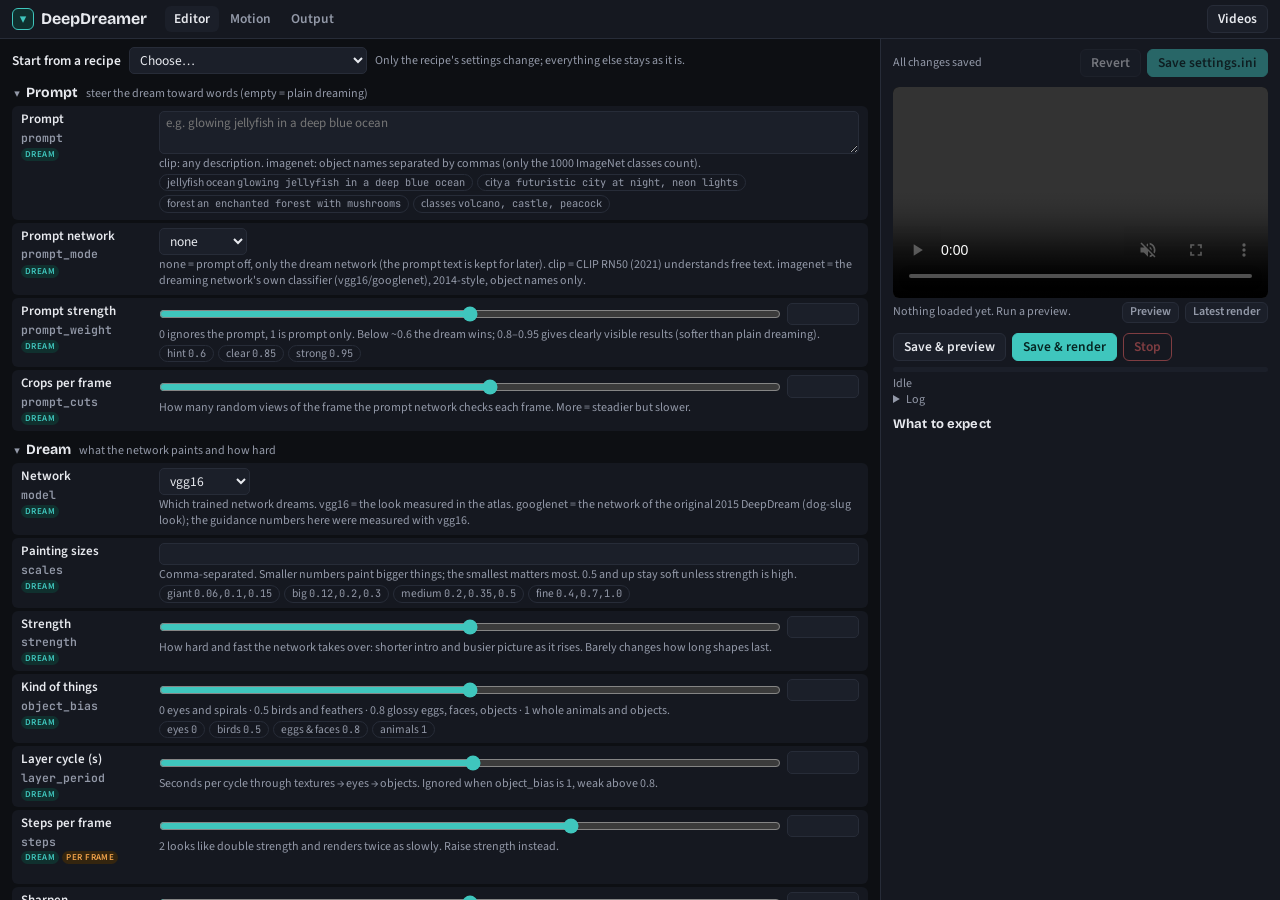
==== commit 59e1af4c: "Fixed leftover enlarge button" ====
--- a/editor/index.html
+++ b/editor/index.html
@@ -223,7 +223,7 @@
     <div class="viewer">
       <div class="screen"><video id="player" controls loop muted playsinline></video>
         <img id="live" alt="The frame being dreamed right now" hidden><span class="live-badge" id="live-badge" hidden>LIVE</span>
-        <button class="btn small enlarge" id="btn-enlarge" type="button" title="Enlarge (Esc to close)" aria-label="Enlarge the viewer">⤢ Enlarge</button></div>
+        <button class="btn small enlarge" id="btn-enlarge" type="button" title="Enlarge (Esc to close)" hidden aria-label="Enlarge the viewer">⤢ Enlarge</button></div>
       <div class="vbar"><span id="playing">Nothing loaded yet. Run a preview.</span><span class="spacer"></span>
         <button class="btn small" id="show-preview">Preview</button><button class="btn small" id="show-latest">Latest render</button></div>
     </div>
@@ -722,7 +722,8 @@
   const img = $("#live"), badge = $("#live-badge");
   if (kind === liveKind) return;
   liveKind = kind; clearInterval(liveTimer);
-  if (!kind) { img.hidden = true; badge.hidden = true; return; }
+  $("#btn-enlarge").hidden = !kind;   // the enlarged view is only for watching a render
+  if (!kind) { toggleBig(false); img.hidden = true; badge.hidden = true; return; }
   const tick = async () => {
     try {
       const m = await fetch(`/media/live/${kind}.json?t=${Date.now()}`).then(r => r.ok ? r.json() : null);
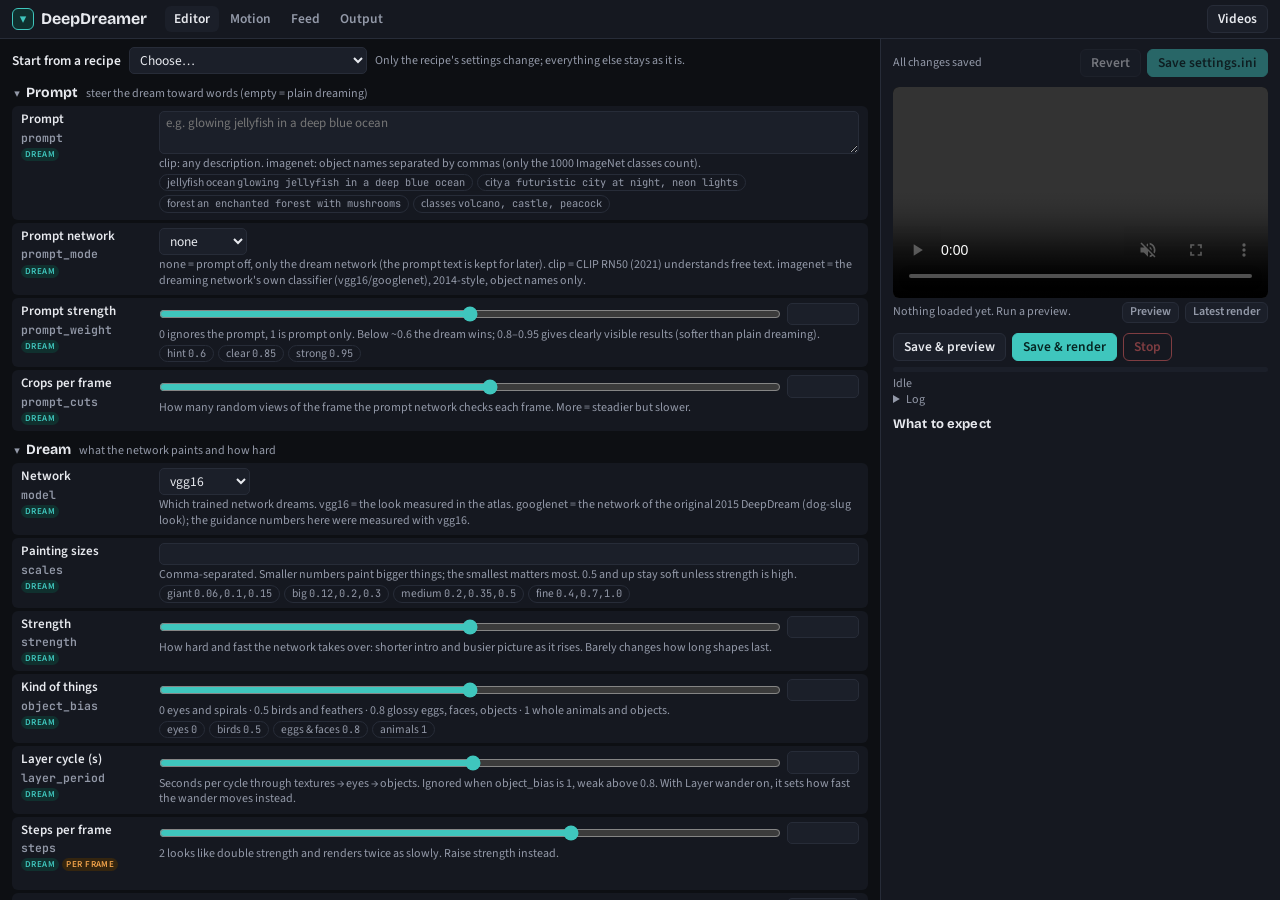
==== commit abd85c8a: "Merge main into feed-stack Co-Authored-By: Claude Sonnet 5.5 <noreply@anthropic.com>" ====
--- a/editor/index.html
+++ b/editor/index.html
@@ -194,6 +194,7 @@
   <div class="tabs dream-only" role="tablist" aria-label="Settings">
     <button role="tab" id="tab-editor" aria-selected="true" aria-controls="view-editor">Editor<span class="n" hidden></span></button>
     <button role="tab" id="tab-motion" aria-selected="false" aria-controls="view-editor">Motion<span class="n" hidden></span></button>
+    <button role="tab" id="tab-feed" aria-selected="false" aria-controls="view-editor">Feed<span class="n" hidden></span></button>
     <button role="tab" id="tab-output" aria-selected="false" aria-controls="view-editor">Output<span class="n" hidden></span></button>
   </div>
   <span class="spacer"></span>
@@ -209,6 +210,7 @@
     </div>
     <div id="groups"></div>
     <div id="warp" hidden></div>
+    <div id="feed" hidden></div>
     <p class="status" style="margin-top:14px">Measured guidance from the <a href="https://claude.ai/artifact/4hQLch6YL9zqVKKWzGNRvt" target="_blank" rel="noopener">DeepDreamer Settings Atlas</a>. Single renders vary a lot with the seed; treat the numbers as typical values.</p>
   </section>
 
@@ -219,6 +221,7 @@
       <button class="btn primary" id="btn-save" disabled>Save settings.ini</button>
     </div>
     <div class="mon-warp" id="warp-side" hidden></div>
+    <div class="mon-warp" id="feed-side" hidden></div>
     <div class="mon-out" id="mon-out">
     <div class="viewer">
       <div class="screen"><video id="player" controls loop muted playsinline></video>
@@ -286,9 +289,10 @@
 <div class="toast" id="toast" hidden></div>
 
 <script src="/warp.js"></script>
+<script src="/feed.js"></script>
 <script>
 const TOKEN = "__TOKEN__";
-const EDITOR_VERSION = 6;   // must match VERSION in server.py
+const EDITOR_VERSION = 7;   // must match VERSION in server.py
 // fetch, but when the editor isn't running any more say so, instead of the browser's "Failed to fetch"
 const net = (url, opts) => fetch(url, opts).catch(() => {
   throw new Error("The editor isn't answering. Check that its window (DeepDreamer.bat) is still open, then reload this page.");
@@ -337,13 +341,24 @@
     help: "0 eyes and spirals · 0.5 birds and feathers · 0.8 glossy eggs, faces, objects · 1 whole animals and objects.",
     chips: [["eyes", 0], ["birds", 0.5], ["eggs & faces", 0.8], ["animals", 1]] },
   { k: "layer_period", name: "Layer cycle (s)", min: 0.5, max: 60, step: 0.5, tags: ["feedback"],
-    help: "Seconds per cycle through textures → eyes → objects. Ignored when object_bias is 1, weak above 0.8." },
+    help: "Seconds per cycle through textures → eyes → objects. Ignored when object_bias is 1, weak above 0.8. With Layer wander on, it sets how fast the wander moves instead." },
   { k: "steps", name: "Steps per frame", min: 1, max: 4, step: 1, int: true, tags: ["feedback", "fps"],
     help: "2 looks like double strength and renders twice as slowly. Raise strength instead." },
   { k: "sharpen", name: "Sharpen", min: 0, max: 0.5, step: 0.01, tags: ["feedback", "fps"],
     help: "Crisper scales and eyes, shorter intro, a little busier. Twice as strong at 60 fps; above ~0.3 grain builds up." },
-  { k: "noise", name: "Fresh noise", min: 0, max: 0.06, step: 0.001, tags: ["feedback"],
-    help: "0–0.01 makes no visible difference. 0.05 slows the start and dulls colours." },
+ ]},
+ { tab: "editor", title: "Variety", sub: "what the network looks for changes as the video goes on (0 = the plain dream)", items: [
+  { k: "channel_drift", name: "Taste drift", min: 0, max: 1, step: 0.01, def: 0, tags: ["feedback"],
+    help: "Each of the network's feature detectors gets a weight that wanders, so it favours fur and snouts for a while, then pagodas or jellyfish. 0 weighs them all equally, as before.",
+    chips: [["off", 0], ["gentle", 0.3], ["clear", 0.6], ["strong", 1]] },
+  { k: "channel_period", name: "Taste period (s)", min: 0.5, max: 60, step: 0.5, def: 8, tags: ["feedback"],
+    help: "Roughly how many seconds a taste lasts before it has wandered somewhere else." },
+  { k: "novelty", name: "Boredom", min: 0, max: 1, step: 0.01, def: 0, tags: ["feedback"],
+    help: "Turns down the feature detectors that have carried the picture for the last few seconds, so whatever has been growing for a while fades and something else takes over." },
+  { k: "layer_walk", name: "Layer wander", min: 0, max: 1, step: 0.01, def: 0, tags: ["feedback"],
+    help: "0 follows the layer cycle. 1 wanders between layers at random instead; Kind of things then tilts the wander toward objects rather than fixing it, so “animals” still varies. The cycle length sets how fast it wanders." },
+  { k: "jitter", name: "Jitter", min: 0, max: 8, step: 1, int: true, def: 0, tags: ["feedback"],
+    help: "Shifts the picture by up to this many network pixels before each look, as the original DeepDream did. Stops patterns from locking to the pixel grid. 1–2 is plenty." },
  ]},
  { tab: "editor", title: "Colour & light", sub: "working image and final grade", items: [
   { k: "hue_rate", name: "Colour cycling", min: 0, max: 1.5, step: 0.01, tags: ["feedback"],
@@ -396,10 +411,11 @@
 const SIZES = [["1920×1080", "1920", "1080"], ["1280×720", "1280", "720"], ["3840×2160", "3840", "2160"], ["960×540", "960", "540"]];
 
 // ----------------------------------------------------------------------------- state
-let saved = { render: {}, preview: {}, warp: {} };   // as in settings.ini
-let cur = { render: {}, preview: {}, warp: {} };     // edited values (strings); warp = the Motion tab's stack
+let saved = { render: {}, preview: {}, warp: {}, feed: {} };   // as in settings.ini
+let cur = { render: {}, preview: {}, warp: {}, feed: {} };     // edited values (strings); warp / feed = the Motion / Feed tabs' stacks
 let warp = null;   // the Motion tab (editor/warp.js)
-const SECTIONS = ["render", "preview", "warp"];
+let feed = null;   // the Feed tab (editor/feed.js)
+const SECTIONS = ["render", "preview", "warp", "feed"];
 const withSections = s => { for (const k of SECTIONS) s[k] = s[k] || {}; return s; };
 const sectionOf = g => g.section || "render";
 
@@ -498,7 +514,7 @@
 
 function writeControls() {
   for (const g of GROUPS) for (const it of g.items) {
-    const sec = sectionOf(g), id = `${sec}-${it.k}`, v = cur[sec][it.k] ?? "";
+    const sec = sectionOf(g), id = `${sec}-${it.k}`, v = cur[sec][it.k] ?? (it.def !== undefined ? String(it.def) : "");   // def: settings older files don't have yet
     const act = document.activeElement;
     const put = (sel, val) => { const e = document.getElementById(sel); if (e && e !== act) e.value = val; };
     if (it.type === "size") {
@@ -520,7 +536,7 @@
   }
   const sc = document.getElementById("render-scales");
   sc.classList.toggle("bad-input", !parseScales(cur.render.scales));
-  document.querySelector('.ctl[data-sec="render"][data-k="layer_period"]').classList.toggle("dimmed", +cur.render.object_bias >= 1);
+  document.querySelector('.ctl[data-sec="render"][data-k="layer_period"]').classList.toggle("dimmed", +cur.render.object_bias >= 1 && !(+cur.render.layer_walk > 0));
   // prompt_mode = none: grey out the prompt group and lock everything in it except the mode switch
   const off = (cur.render.prompt_mode || "clip") === "none";
   const group = document.querySelector('.ctl[data-k="prompt_mode"]').closest("fieldset");
@@ -535,7 +551,7 @@
     b.hidden = !n; b.textContent = `${n} changed`;
   });
   for (const t of CTL_TABS) {
-    const n = document.querySelectorAll(`fieldset.group[data-tab="${t}"] .ctl.changed:not([data-wk])`).length + (t === "motion" ? changes().filter(c => c[0] === "warp").length : 0), b = $(`#tab-${t} .n`);
+    const n = document.querySelectorAll(`fieldset.group[data-tab="${t}"] .ctl.changed:not([data-wk])`).length + (t === "motion" || t === "feed" ? changes().filter(c => c[0] === (t === "motion" ? "warp" : "feed")).length : 0), b = $(`#tab-${t} .n`);
     b.hidden = !n; b.textContent = n; b.title = `${n} unsaved change${n > 1 ? "s" : ""}`;
   }
 }
@@ -586,6 +602,7 @@
 
 function refresh() {
   warp?.sync();
+  feed?.sync();
   writeControls();
   const n = changes().length;
   $("#dirty").innerHTML = n ? `<b>${n} unsaved change${n > 1 ? "s" : ""}</b>` : "All changes saved";
@@ -628,10 +645,16 @@
 const INTRO = [[0.67, 8], [1.0, 5.5], [1.6, 2], [2.6, 0.5]];
 const BUSY = [[0.5, 0.1], [1.0, 0.3], [1.6, 0.6], [2.6, 0.8], [4, 0.9]];
 
+// the Variety settings that are on, for the readout
+function variety(r) {
+  const on = [["channel_drift", "taste drift"], ["novelty", "boredom"], ["layer_walk", "layer wander"], ["jitter", "jitter"]].filter(([k]) => +r[k] > 0);
+  return on.map(([k, n]) => `${n} ${fmt(r[k])}`).join(", ");
+}
+
 function readout() {
   const r = cur.render, num = k => +r[k];
   const fps = num("fps") || 30, hue = num("hue_rate"), ws = warp ? warp.summary() : { names: [], zoom: 0 };
-  const zoom = Math.max(0, ws.zoom);   // the stack's Zoom modules set how long shapes last
+  const zoom = Math.max(0, ws.stretch ?? ws.zoom);   // how fast the motion stack stretches shapes, as a zoom speed: sets how long they last
   const sc = parseScales(r.scales) || [0.12, 0.2, 0.3];
   const bicubic = (r.resample || "bilinear") === "bicubic";
   const sharpenEff = num("sharpen") * fps / 30;
@@ -642,10 +665,13 @@
 
   // lifetime
   let life, lifeTxt;
-  if (zoom <= 0.001) lifeTxt = "no zoom: shapes stay and keep being repainted in place";
+  if (zoom <= 0.001) lifeTxt = ws.motion > 0.004 ? "the motion carries shapes without stretching them: they stay and keep being repainted"
+    : ws.noClip ? "unknown until the clip's motion is extracted (Motion tab)" : "no motion: shapes stay and keep being repainted in place";
   else {
     life = zoom > 1.2 ? 0.7 / zoom : zoom < 0.05 ? null : interp(LIFE, zoom, true);
-    lifeTxt = life ? `<b>≈ ${life.toFixed(1)} s</b> per shape` : "<b>8 s+</b> per shape (near-still)";
+    lifeTxt = (life ? `<b>≈ ${life.toFixed(1)} s</b> per shape` : "<b>8 s+</b> per shape (near-still)")
+      + ` <span class="status">(${ws.onlyZoom || ws.stretch == null ? "zoom doubles" : "the motion stretches them ×2"} every ${(Math.LN2 / zoom).toFixed(1)} s)</span>`;
+    if (ws.noClip) lifeTxt += ` <span class="status">Without the clip's motion: extract it on the Motion tab.</span>`;
   }
   // intro
   let introTxt;
@@ -670,13 +696,15 @@
   const cost = (num("width") * num("height")) / (1920 * 1080) * (sc.reduce((a, s) => a + s * s, 0) * Math.max(1, num("steps") || 1) + 0.03) / (0.144 + 0.03) * frames / 720;
 
   $("#facts").innerHTML = `
-    <dt>Shape lifetime</dt><dd>${lifeTxt}${zoom > 0 ? ` <span class="status">(zoom doubles every ${(Math.LN2 / zoom).toFixed(1)} s)</span>` : ""}</dd>
+    <dt>Shape lifetime</dt><dd>${lifeTxt}</dd>
     <dt>Intro</dt><dd>${introTxt}</dd>
     <dt>Things</dt><dd>${esc(kind)}</dd>
     <dt>Size</dt><dd>${size}, ${crowd}</dd>
     <dt>Picture</dt><dd><div class="meter"><span>calm</span><div class="track"><div class="knob" style="left:${(busy * 100).toFixed(0)}%"></div></div><span>busy</span></div>${busyWord}</dd>
     ${promptOn(r) ? `<dt>Prompt</dt><dd>${esc(r.prompt_mode || "clip")} at strength <b>${fmt(num("prompt_weight"))}</b></dd>` : ""}
     <dt>Motion</dt><dd>${esc(ws.names.join(" + ") || "none, a still picture")} <span class="status">(Motion tab)</span></dd>
+    <dt>Feed</dt><dd>${esc((feed ? feed.summary().names : []).join(" + ") || "none")} <span class="status">(Feed tab)</span></dd>
+    ${variety(r) ? `<dt>Variety</dt><dd>${esc(variety(r))}</dd>` : ""}
     <dt>Colour</dt><dd>${cycle}</dd>
     <dt>Render</dt><dd>${frames} frames · about <b>${cost < 1.5 ? cost.toFixed(1) : Math.round(cost)}×</b> the work of a 24 s base test</dd>`;
 
@@ -691,8 +719,7 @@
   if (sharpenEff > 0.3) add("warn", `<b>Sharpen ${fmt(num("sharpen"))}${fps >= 45 ? " at 60 fps" : ""}</b> builds up crawling grain.`);
   if ((+r.steps || 1) > 1) add("", `steps ${r.steps}: same as more strength, ${r.steps}× slower.`);
   if (Math.max(...sc) > 1) add("", "A scale above 1 runs the network on an enlarged frame: much slower renders.");
-  if (zoom > 1) add("", "Zoom above 1: frames get darker and softer, there's little time to add detail.");
-  if (num("noise") > 0.03) add("", "Noise above 0.03 slows the start and dulls colours.");
+  if (ws.zoom > 1) add("", "Zoom above 1:frames get darker and softer, there's little time to add detail.");
   if (num("target_std") <= 0.13) add("", "Low working contrast: muted colours, fast takeover.");
   if (num("target_std") >= 0.28) add("", "High working contrast: punchy, but slow to form and leans to objects.");
   if (life && num("seconds") && num("seconds") < 8) add("warn", "Very short: most of it will be the intro.");
@@ -782,7 +809,7 @@
 async function save() {
   if (!parseScales(cur.render.scales)) throw new Error("Fix scales first.");
   const body = { render: {}, preview: {} };
-  for (const [sec, k] of changes()) if (sec === "warp") body.warp = { ...cur.warp }; else body[sec][k] = cur[sec][k] ?? "";
+  for (const [sec, k] of changes()) if (sec === "warp" || sec === "feed") body[sec] = { ...cur[sec] }; else body[sec][k] = cur[sec][k] ?? "";
   const r = await api("/api/save", body);
   saved = withSections(r.settings); cur = JSON.parse(JSON.stringify(saved)); refresh();
 }
@@ -846,6 +873,7 @@
     const v = videos[+l.dataset.load];
     for (const [k, val] of Object.entries(v.settings)) cur.render[k] = val;
     cur.warp = { ...(v.warp || {}) };   // older videos come as the Zoom + Spin stack (server.py warp_from_old)
+    cur.feed = { ...(v.feed || { stack: "" }) };   // and their noise as a per-pixel Grain (server.py feed_from_old)
     if (!v.settings.resample) cur.render.resample = "bicubic";   // made before the setting existed
     if (!v.settings.model) cur.render.model = "vgg16";
     refresh(); selectTab(ctlTab); toast(`Loaded settings of video ${v.num ?? v.name} (not saved yet)`);
@@ -893,8 +921,8 @@
 // DeepDreamer has settings tabs (each shows its own groups beside the monitor) and Videos, a full-window
 // gallery. The view is kept in the URL so a refresh stays put.
 const MODES = { dream: "DeepDreamer", t2i: "Text to Image" };
-const CTL_TABS = ["editor", "motion", "output"];
-const HASH = { editor: "", motion: "#motion", output: "#output", gallery: "#videos", attngan: "#text-to-image" };
+const CTL_TABS = ["editor", "motion", "feed", "output"];
+const HASH = { editor: "", motion: "#motion", feed: "#feed", output: "#output", gallery: "#videos", attngan: "#text-to-image" };
 let ctlTab = "editor", dreamTab = "editor";
 function selectTab(name) {
   const mode = name === "attngan" ? "t2i" : "dream";
@@ -907,9 +935,11 @@
   document.querySelectorAll("fieldset.group[data-tab]").forEach(fs => fs.hidden = fs.dataset.tab !== ctlTab);
   // the Motion tab swaps the monitor's video for the motion preview; the save bar stays
   $("#warp").hidden = $("#warp-side").hidden = ctlTab !== "motion";
-  $("#mon-out").hidden = ctlTab === "motion";
+  $("#feed").hidden = $("#feed-side").hidden = ctlTab !== "feed";
+  $("#mon-out").hidden = ctlTab === "motion" || ctlTab === "feed";
   document.body.dataset.tab = ctlTab;
   warp?.show(name === "motion");
+  feed?.show(name === "feed");
   $("#btn-videos").setAttribute("aria-pressed", name === "gallery");
   document.body.dataset.mode = mode;
   $("#mode-title").textContent = document.title = MODES[mode];
@@ -943,7 +973,7 @@
 $("#btn-render").onclick = () => run("render");
 $("#btn-stop").onclick = () => api("/api/stop", {}).then(pollJob).catch(e => toast(e.message));
 function toggleBig(on) {
-  const s = document.querySelector(".viewer .screen"), b = $("#btn-enlarge");
+  const b = $("#btn-enlarge"), s = b.closest(".screen");   // not the first .viewer .screen: the Motion preview has one too
   on = on ?? !s.classList.contains("big");
   s.classList.toggle("big", on);
   b.textContent = on ? "✕ Close" : "⤢ Enlarge";
@@ -968,7 +998,7 @@
 buildControls();
 warp = WarpLab.mount({
   root: $("#warp"), side: $("#warp-side"), extra: document.querySelector('fieldset.group[data-tab="motion"]'),
-  get: () => cur.warp, saved: () => saved.warp, set: d => { cur.warp = d; refresh(); }, render: () => cur.render, toast,
+  get: () => cur.warp, saved: () => saved.warp, set: d => { cur.warp = d; refresh(); }, refresh: () => refresh(), render: () => cur.render, toast,
   player: $("#player"), live: $("#live"), imageUrl: p => `/api/image?token=${TOKEN}&path=${encodeURIComponent(p)}`,
   token: TOKEN, clipUrl: p => `/api/clip?token=${TOKEN}&path=${encodeURIComponent(p)}`,
   uploadClip: async f => {   // copied into the clips folder, like start images into init_images
@@ -980,6 +1010,10 @@
   runJob: async (kind, opts) => { await api("/api/run", { kind, ...opts }); lastResult = null; startPolling(); },
   stopJob: () => api("/api/stop", {}).then(pollJob).catch(e => toast(e.message)),
 }) || WarpLab;
+feed = FeedLab.mount({
+  root: $("#feed"), side: $("#feed-side"), get: () => cur.feed, saved: () => saved.feed, set: d => { cur.feed = d; refresh(); },
+  render: () => cur.render, motion: () => warp ? warp.summary().names : [], toast,
+}) || FeedLab;
 selectTab(dreamTab);
 loadState(true).catch(e => { document.body.insertAdjacentHTML("afterbegin", `<div class="w bad" style="margin:12px">Could not reach the editor server: ${esc(e.message)}. Start DeepDreamer.bat.</div>`); });
 </script>
